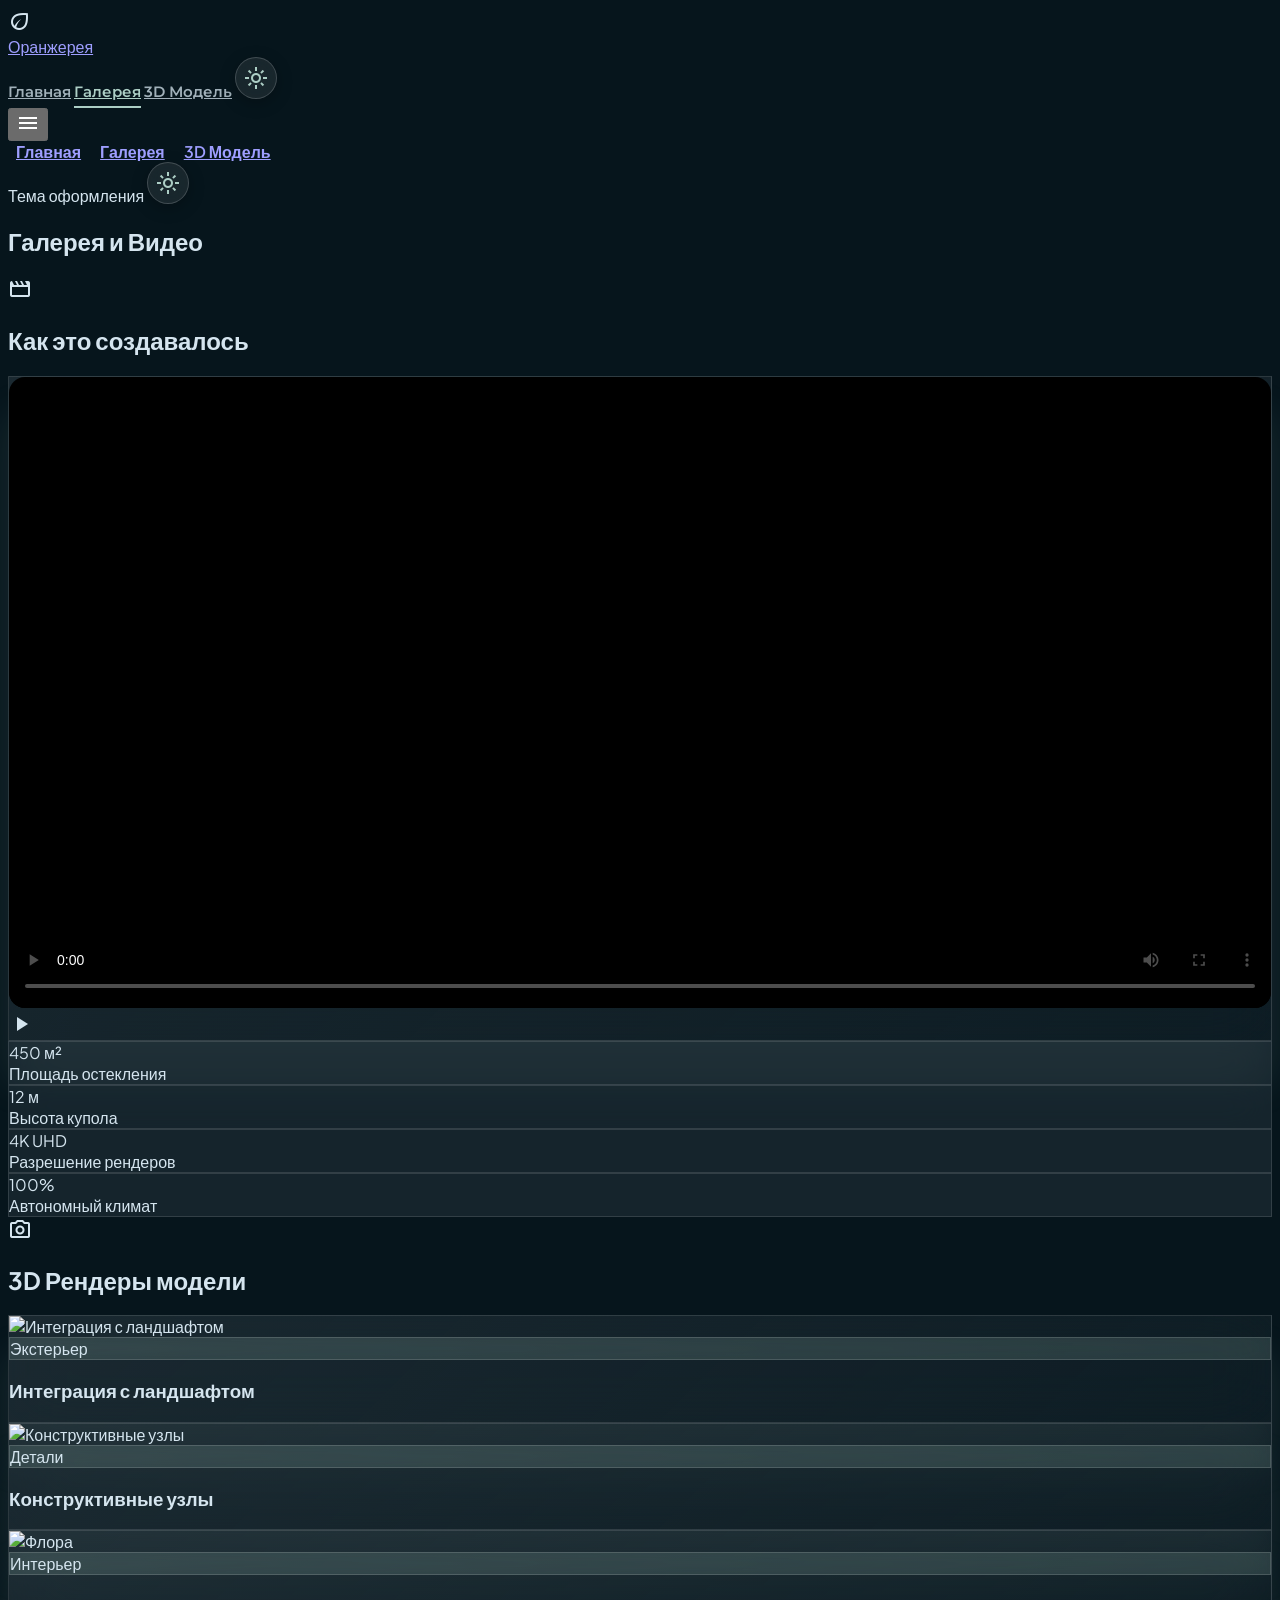
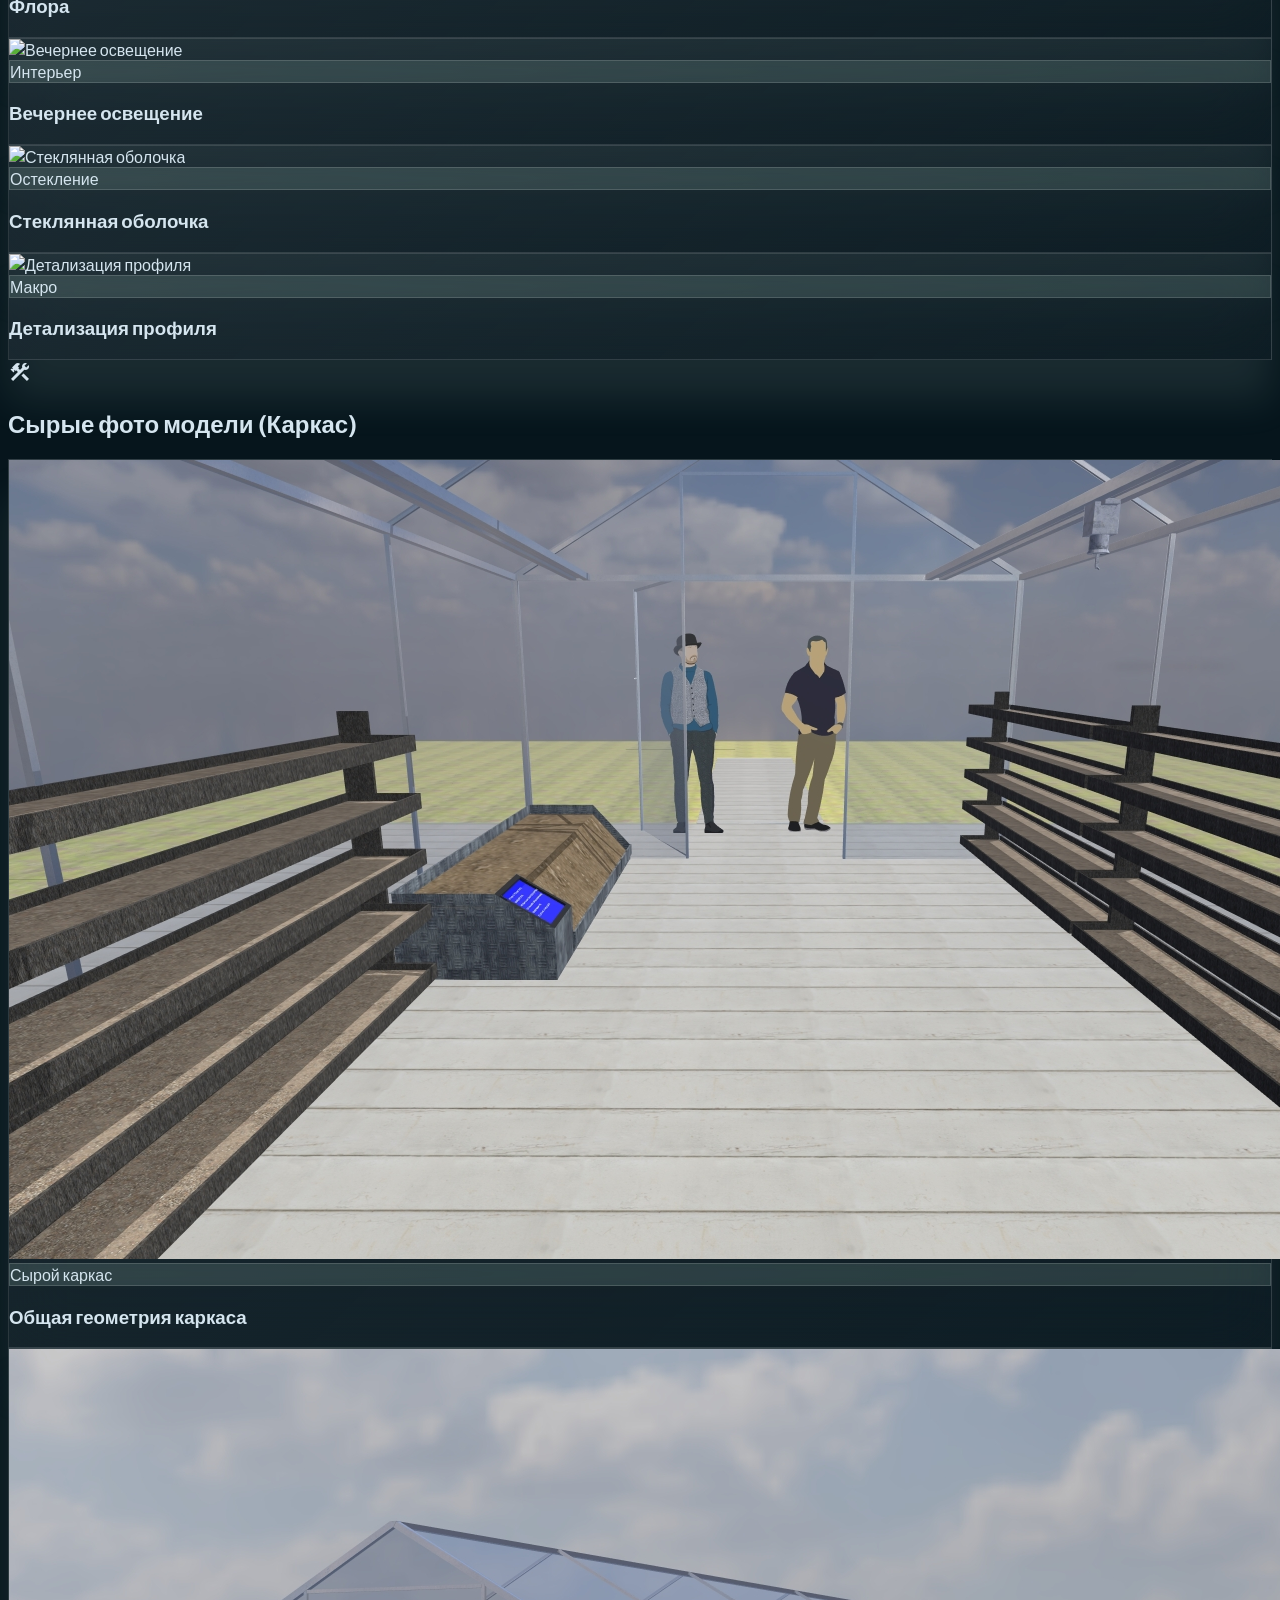
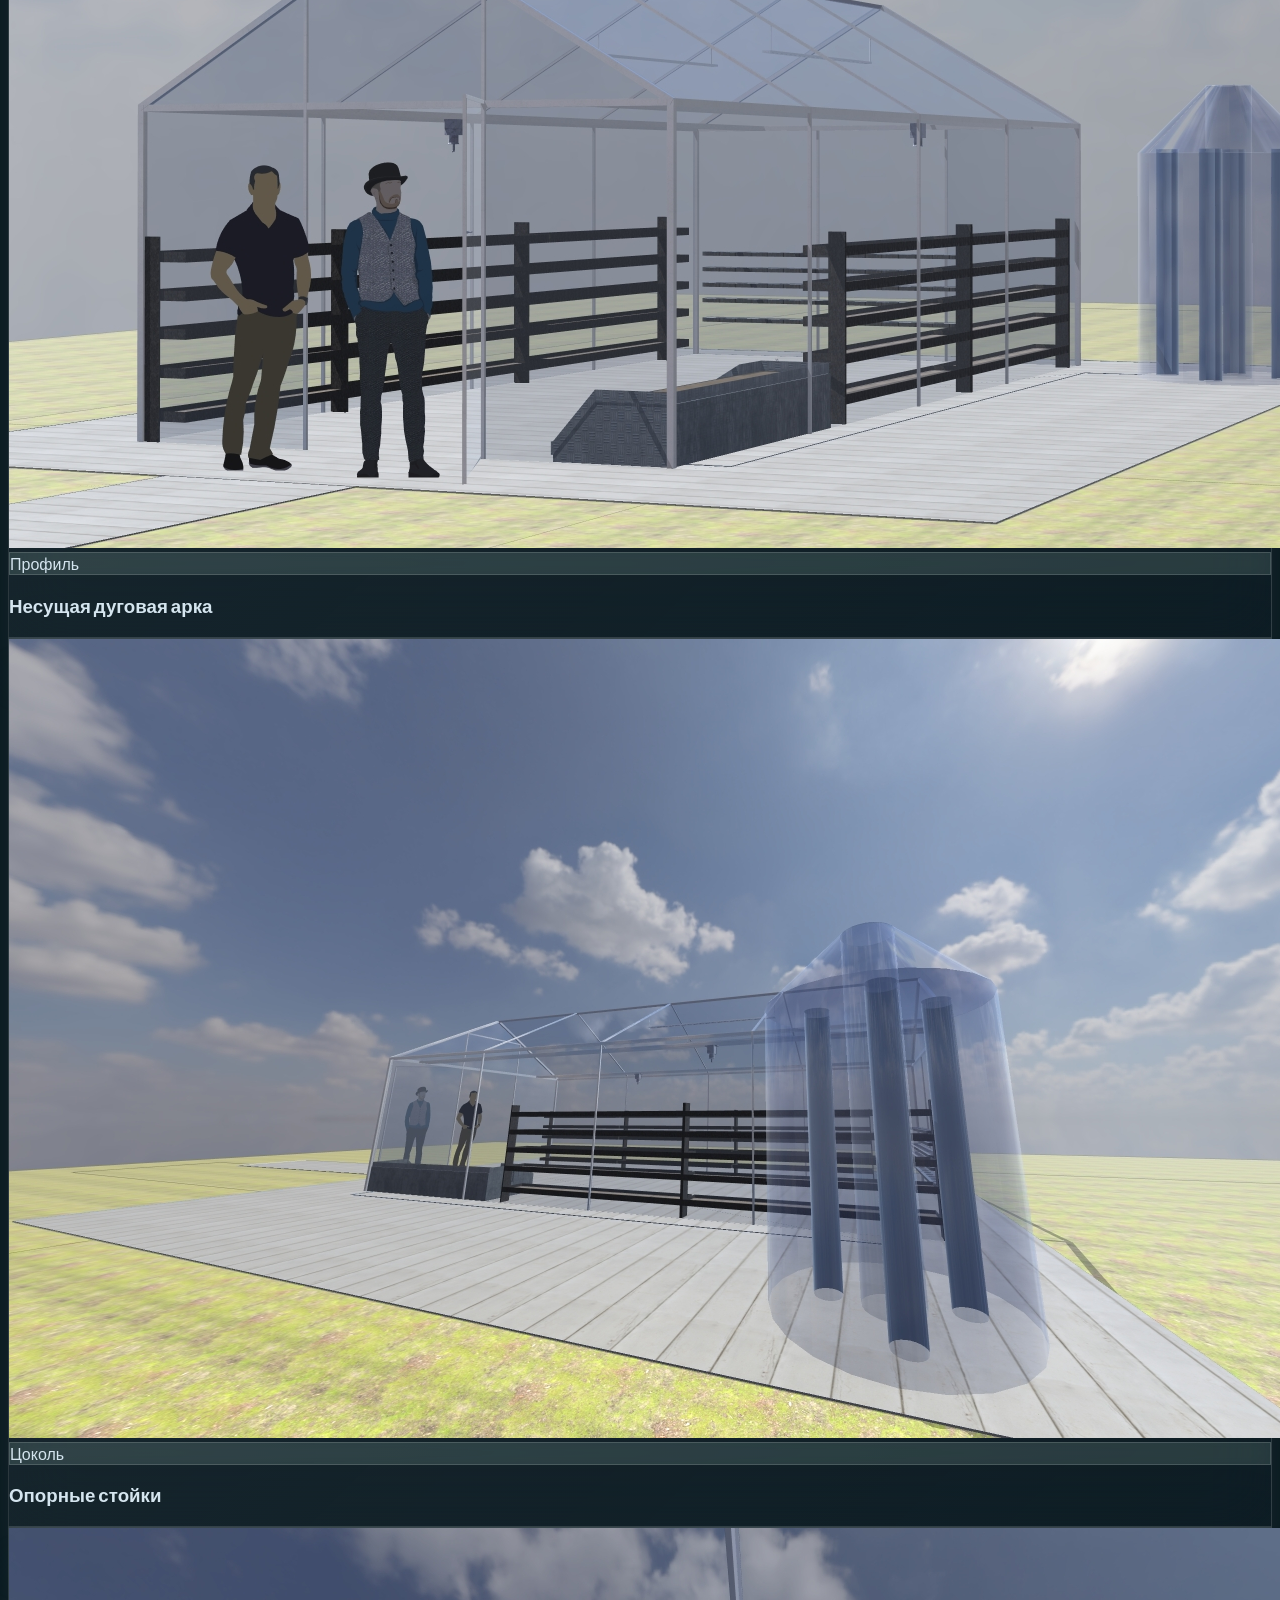
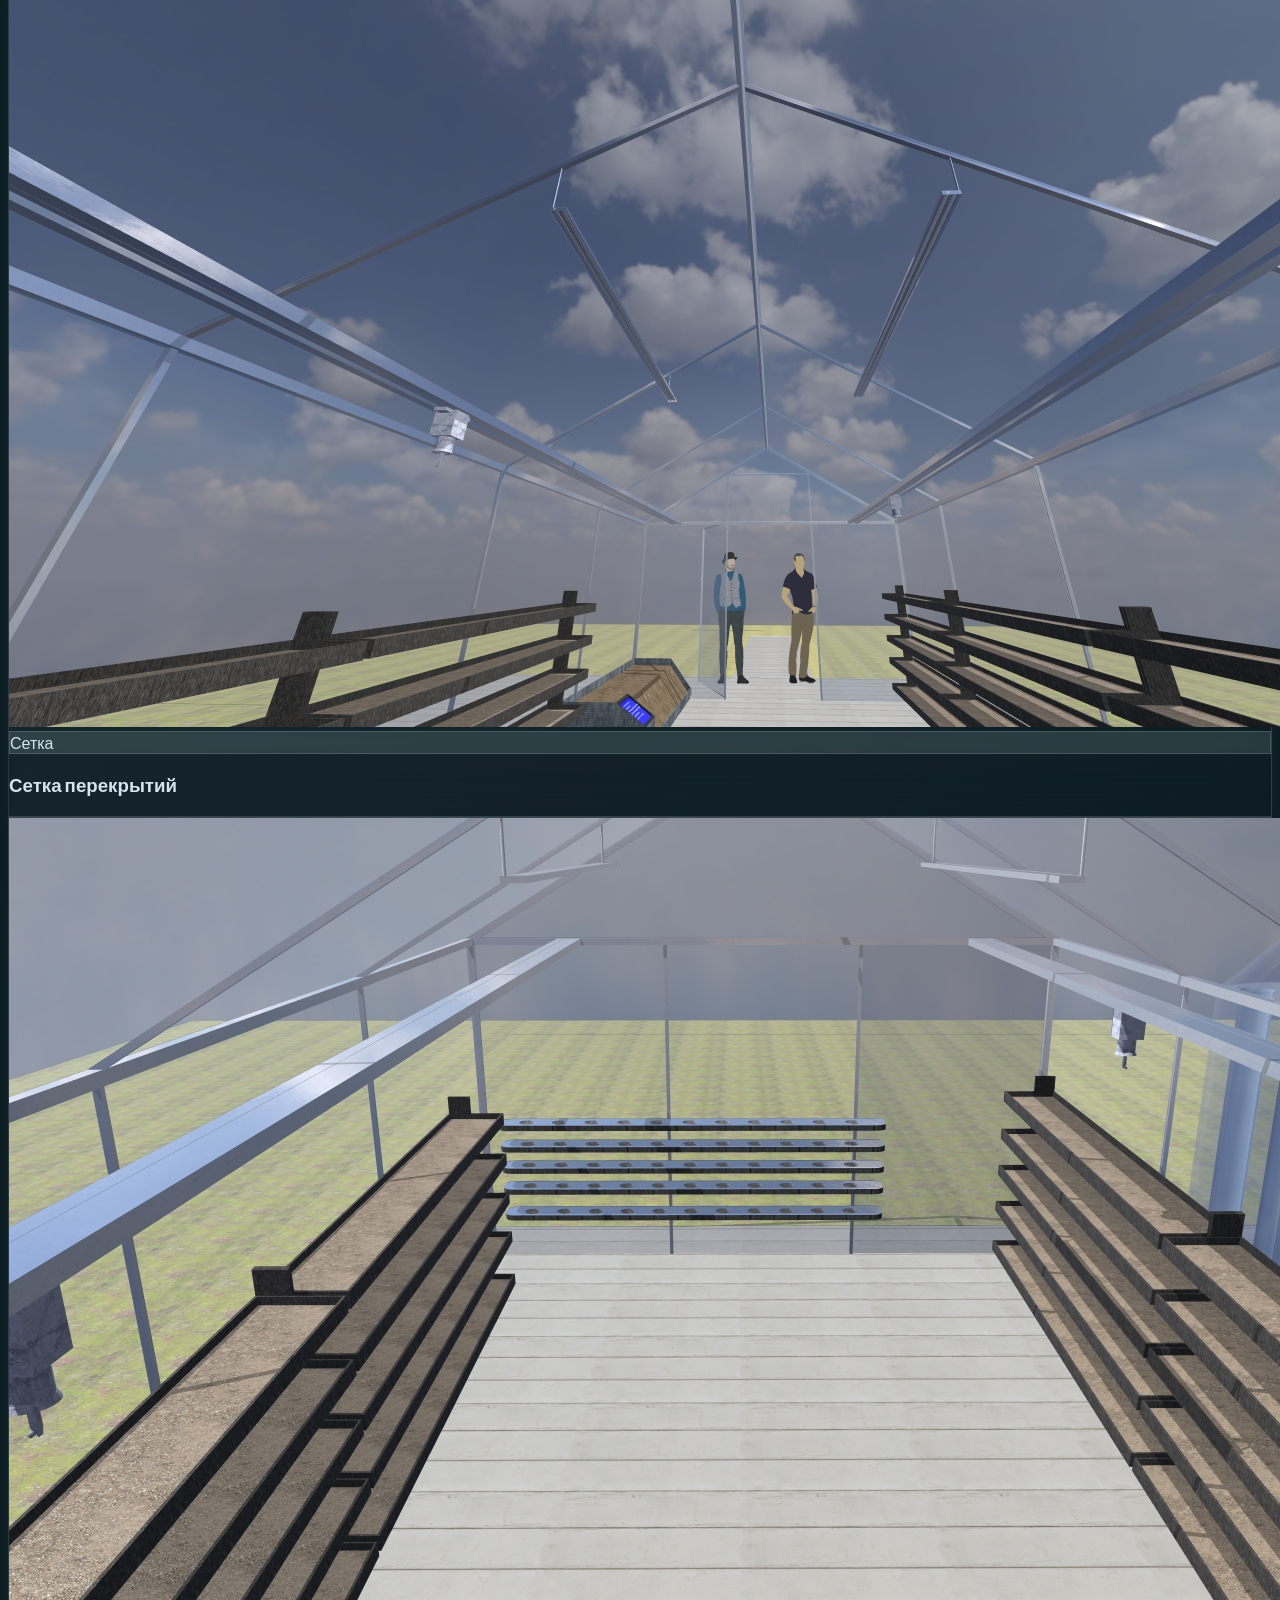
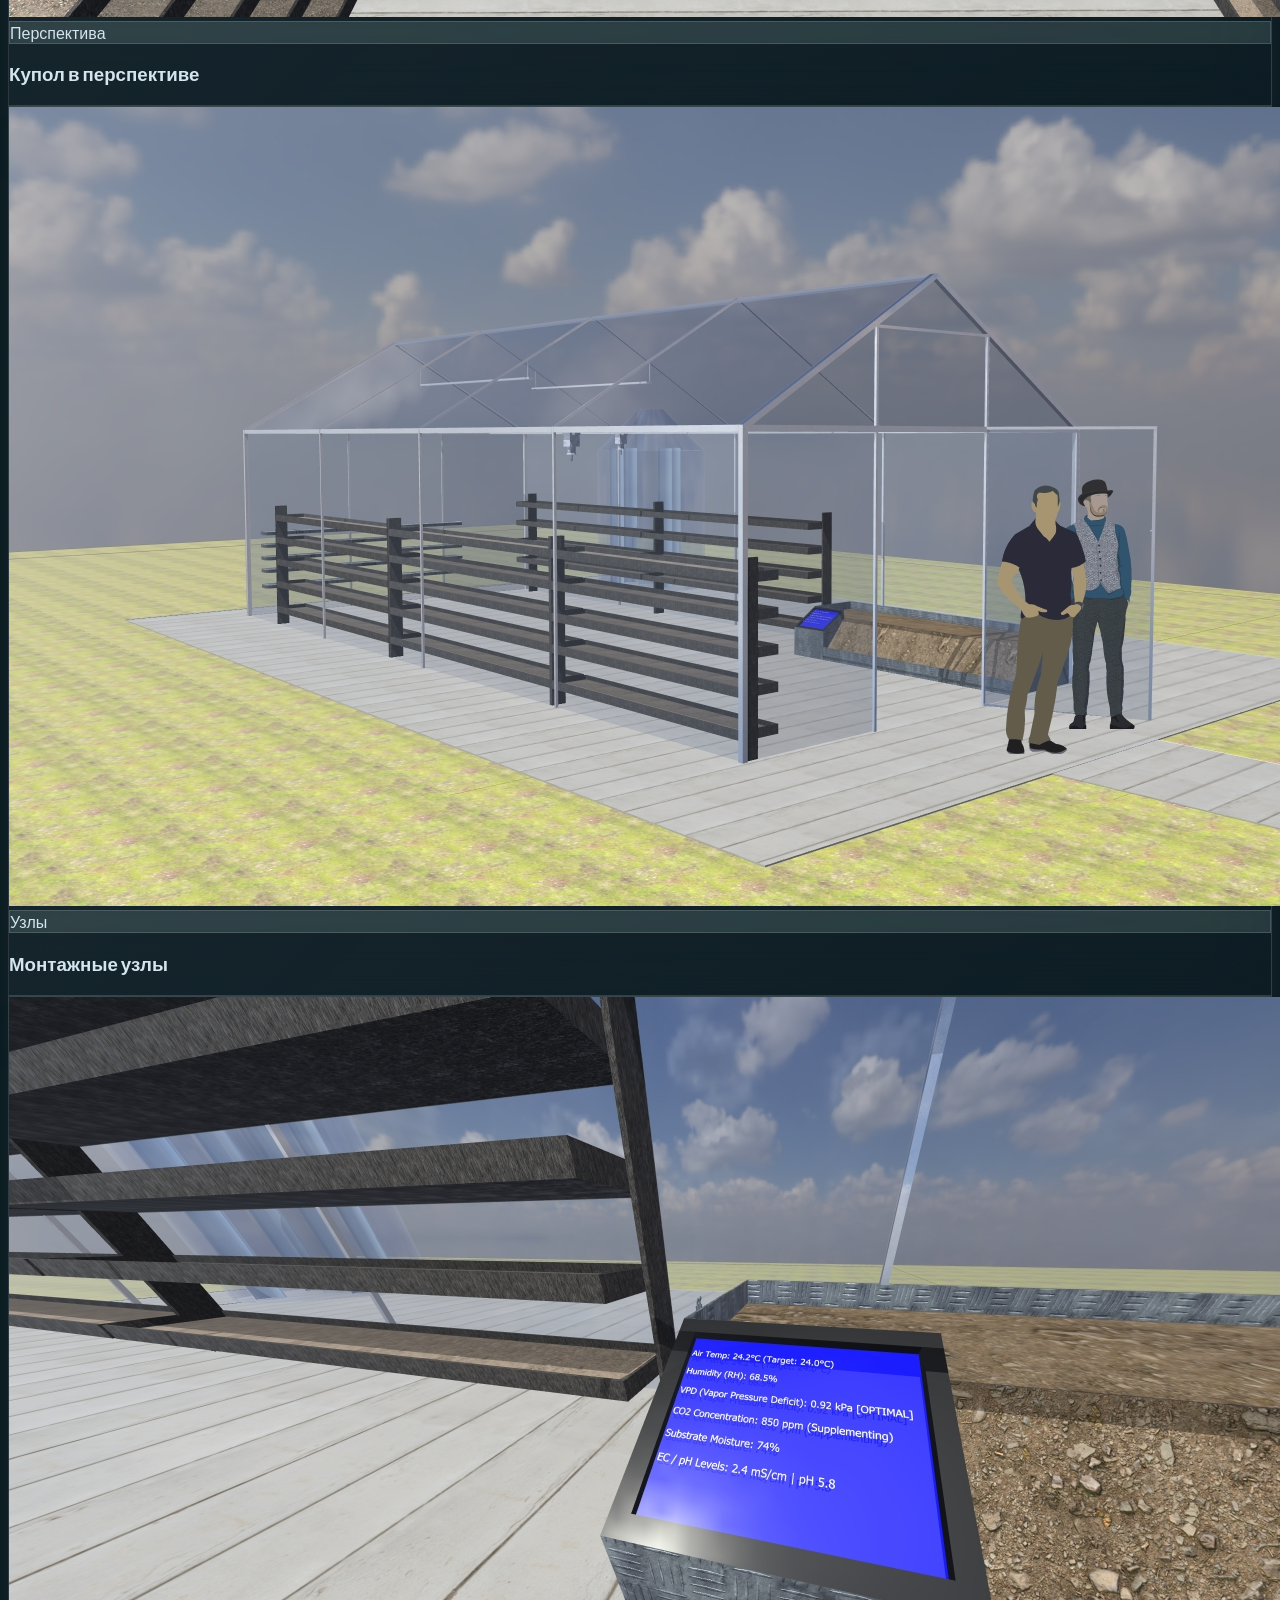
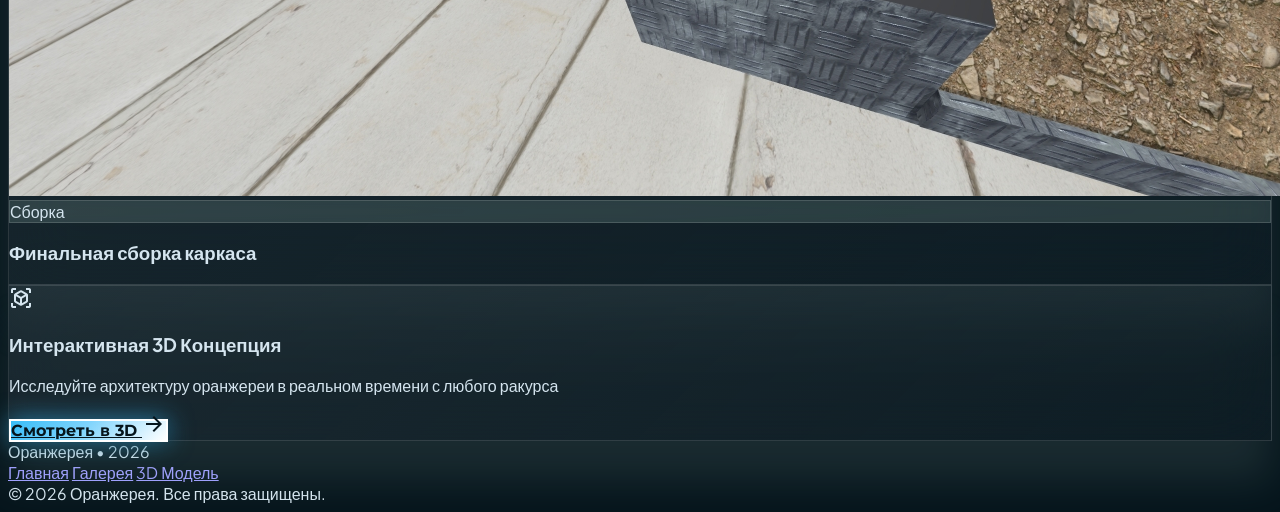
==== gallery.html @ 91a9b758 "feat: initial commit - student project" ====
<!DOCTYPE html>
<html class="dark" lang="ru">
<head>
  <meta charset="utf-8"/>
  <meta content="width=device-width, initial-scale=1.0" name="viewport"/>
  <title>Оранжерея - Галерея и Видео</title>
  
  <!-- Tailwind CSS -->
  <script src="https://cdn.tailwindcss.com?plugins=forms,container-queries"></script>
  
  <!-- Google Fonts -->
  <link rel="preconnect" href="https://fonts.googleapis.com">
  <link rel="preconnect" href="https://fonts.gstatic.com" crossorigin>
  <link href="https://fonts.googleapis.com/css2?family=Montserrat:wght@400;500;600;700;800&family=Plus+Jakarta+Sans:wght@400;500;600;700&display=swap" rel="stylesheet">
  <link href="https://fonts.googleapis.com/css2?family=Material+Symbols+Outlined:wght,FILL@100..700,0..1&display=swap" rel="stylesheet">
  
  <!-- Custom Stylesheet -->
  <link rel="stylesheet" href="style.css">

  <script id="tailwind-config">
    tailwind.config = {
      darkMode: "class",
      theme: {
        extend: {
          colors: {
            "surface": "#06151c",
            "surface-dim": "#06151c",
            "surface-bright": "#2c3b43",
            "surface-container-lowest": "#021017",
            "surface-container-low": "#0e1d25",
            "surface-container": "#122129",
            "surface-container-high": "#1d2c34",
            "surface-container-highest": "#28373f",
            "primary": "#accec5",
            "primary-container": "#84a59d",
            "on-primary-container": "#1b3b35",
            "primary-fixed": "#c7eae1",
            "secondary": "#c1c9bc",
            "tertiary": "#a6cfc3",
            "tertiary-container": "#7ea69b",
            "on-surface": "#d5e5ef",
            "on-surface-variant": "#c1c8c5",
            "outline": "#8b9290",
            "outline-variant": "#414846",
            "background": "#06151c"
          },
          borderRadius: {
            "DEFAULT": "1rem",
            "lg": "2rem",
            "xl": "3rem",
            "full": "9999px"
          },
          fontFamily: {
            "Montserrat": ["Montserrat", "sans-serif"],
            "Plus Jakarta Sans": ["Plus Jakarta Sans", "sans-serif"]
          }
        }
      }
    }
  </script>
</head>
<body class="bg-surface text-on-surface antialiased min-h-screen flex flex-col font-['Plus_Jakarta_Sans'] selection:bg-primary-container selection:text-on-primary-container">

  <!-- TopNavBar -->
  <header class="fixed top-0 w-full z-50 bg-[#06151c]/60 backdrop-blur-[32px] border-b border-white/10 shadow-[0_40px_40px_rgba(172,206,197,0.15)]">
    <div class="flex justify-between items-center px-6 md:px-16 py-4 max-w-7xl mx-auto">
      
      <!-- Brand Logo + Secret Leaf Trigger -->
      <div class="flex items-center gap-3">
        <div class="leaf-icon-btn w-10 h-10 rounded-full bg-primary/20 border border-primary/40 flex items-center justify-center hover:scale-110 transition-all duration-300 cursor-pointer hover:bg-primary/30 hover:border-primary shadow-[0_0_12px_rgba(172,206,197,0.3)]">
          <span class="material-symbols-outlined text-primary text-2xl select-none">eco</span>
        </div>
        <a href="index.html" class="brand-glow font-['Montserrat'] font-bold text-2xl md:text-3xl text-primary tracking-tight">
          Оранжерея
        </a>
      </div>

      <!-- Desktop Navigation -->
      <nav class="hidden md:flex items-center gap-8">
        <a class="font-['Montserrat'] font-medium text-on-surface-variant/80 hover:text-primary transition-colors duration-300" href="index.html">
          Главная
        </a>
        <a class="font-['Montserrat'] font-semibold text-primary border-b-2 border-primary pb-1 transition-colors duration-300" href="gallery.html">
          Галерея
        </a>
        <a class="font-['Montserrat'] font-medium text-on-surface-variant/80 hover:text-primary transition-colors duration-300" href="model.html">
          3D Модель
        </a>
        <button class="theme-toggle-btn ml-2" type="button" aria-label="Переключить тему" title="Переключить тему">
          <span class="material-symbols-outlined theme-icon-dark text-xl">light_mode</span>
          <span class="material-symbols-outlined theme-icon-light text-xl">dark_mode</span>
        </button>
      </nav>

      <!-- Mobile Menu Button -->
      <button id="mobile-menu-btn" class="md:hidden text-primary p-2 focus:outline-none" aria-label="Открыть меню">
        <span class="material-symbols-outlined text-3xl">menu</span>
      </button>
    </div>

    <!-- Mobile Dropdown -->
    <div id="mobile-menu" class="hidden md:hidden bg-[#0e1d25]/95 backdrop-blur-2xl border-b border-white/10 px-6 py-6 flex flex-col space-y-4">
      <a class="font-['Montserrat'] font-medium text-on-surface-variant hover:text-primary text-lg" href="index.html">Главная</a>
      <a class="font-['Montserrat'] font-semibold text-primary text-lg" href="gallery.html">Галерея</a>
      <a class="font-['Montserrat'] font-medium text-on-surface-variant hover:text-primary text-lg" href="model.html">3D Модель</a>
      <div class="mobile-theme-row pt-4 mt-2 border-t border-white/10 flex items-center justify-between">
        <span class="text-sm font-['Montserrat'] font-medium text-on-surface-variant">Тема оформления</span>
        <button class="theme-toggle-btn" type="button" aria-label="Переключить тему">
          <span class="material-symbols-outlined theme-icon-dark text-xl">light_mode</span>
          <span class="material-symbols-outlined theme-icon-light text-xl">dark_mode</span>
        </button>
      </div>
    </div>
  </header>

  <!-- Main Content -->
  <main class="flex-grow pt-24 pb-4 px-4 sm:px-6 md:px-16 max-w-7xl mx-auto w-full">

    <!-- Header Section -->
    <section class="mb-8 text-center mt-2 fade-in-up">
      <h1 class="font-['Montserrat'] font-bold text-3xl sm:text-5xl md:text-6xl text-primary">
        Галерея и Видео
      </h1>
    </section>

    <!-- Video Section (Top Position) -->
    <section class="mb-20 fade-in-up" id="video-section">
      <div class="flex items-center justify-between mb-6">
        <div class="flex items-center gap-2.5">
          <span class="material-symbols-outlined text-primary text-xl">movie</span>
          <h2 class="font-['Montserrat'] font-bold text-2xl sm:text-3xl text-on-surface">
            Как это создавалось
          </h2>
        </div>
      </div>

      <!-- Video Player Glass Container -->
      <div class="glass-card rounded-2xl sm:rounded-3xl p-2 sm:p-5 md:p-6 relative w-full aspect-video flex items-center justify-center overflow-hidden shadow-2xl group bg-black/40">
        
        <!-- Video Element -->
        <video 
          id="project-video"
          class="w-full h-full object-contain rounded-xl sm:rounded-2xl cursor-pointer bg-black/70"
          src="%D0%BA%D1%80%D1%83%D1%82%D0%BE%D0%B5%20%D0%B2%D0%B8%D0%B4%D0%B5%D0%BE/%D0%A2%D0%95%D0%9F%D0%9B%D0%98%D0%A6%D0%90%20(1).mp4"
          poster="%D0%BE%D1%82%D1%80%D0%B5%D0%BD%D0%B4%D0%B5%D1%80%D0%B5%D0%BD%D1%8B%D0%B5%20%D1%84%D0%BE%D1%82%D0%BE%20%D0%BC%D0%BE%D0%B4%D0%B5%D0%BB%D0%B8/Side_profile_view_of_subject_202608141647.jpeg"
          preload="metadata"
          playsinline
          webkit-playsinline="true"
          x5-playsinline="true"
          controls
        >
          <source src="%D0%BA%D1%80%D1%83%D1%82%D0%BE%D0%B5%20%D0%B2%D0%B8%D0%B4%D0%B5%D0%BE/%D0%A2%D0%95%D0%9F%D0%9B%D0%98%D0%A6%D0%90%20(1).mp4" type="video/mp4">
          <source src="%D0%BA%D1%80%D1%83%D1%82%D0%BE%D0%B5%20%D0%B2%D0%B8%D0%B4%D0%B5%D0%BE/%D0%A2%D0%95%D0%9F%D0%9B%D0%98%D0%A6%D0%90%20%281%29.mp4" type="video/mp4">
          <source src="крутое видео/ТЕПЛИЦА (1).mp4" type="video/mp4">
          Ваш браузер не поддерживает воспроизведение HTML5 видео.
        </video>

        <!-- Custom Play / Pause Center Button -->
        <div id="video-play-btn" class="absolute z-20 w-24 sm:w-28 h-24 sm:h-28 rounded-full bg-[#84a59d]/85 backdrop-blur-md flex items-center justify-center shadow-2xl group-hover:scale-110 group-hover:bg-[#accec5] transition-all duration-300 cursor-pointer pointer-events-auto select-none touch-manipulation" title="Воспроизведение / Пауза">
          <span id="video-play-icon" class="material-symbols-outlined text-[#163630] text-4xl sm:text-5xl select-none pointer-events-none" style="font-variation-settings: 'FILL' 1;">play_arrow</span>
        </div>

        <!-- Progress Bar Dynamic Bar (pointer-events-none) -->
        <div class="absolute bottom-0 left-0 w-full h-1.5 bg-[#28373f]/60 z-10 pointer-events-none opacity-0 transition-opacity">
          <div id="video-progress" class="h-full bg-primary w-0 transition-all pointer-events-none"></div>
        </div>

      </div>

      <!-- Video Metrics Below -->
      <div class="grid grid-cols-2 sm:grid-cols-4 gap-4 mt-6">
        <div class="glass-pane p-4 rounded-2xl text-center">
          <div class="text-primary font-['Montserrat'] font-bold text-xl mb-1">450 м²</div>
          <div class="text-xs text-on-surface-variant">Площадь остекления</div>
        </div>
        <div class="glass-pane p-4 rounded-2xl text-center">
          <div class="text-primary font-['Montserrat'] font-bold text-xl mb-1">12 м</div>
          <div class="text-xs text-on-surface-variant">Высота купола</div>
        </div>
        <div class="glass-pane p-4 rounded-2xl text-center">
          <div class="text-primary font-['Montserrat'] font-bold text-xl mb-1">4K UHD</div>
          <div class="text-xs text-on-surface-variant">Разрешение рендеров</div>
        </div>
        <div class="glass-pane p-4 rounded-2xl text-center">
          <div class="text-primary font-['Montserrat'] font-bold text-xl mb-1">100%</div>
          <div class="text-xs text-on-surface-variant">Автономный климат</div>
        </div>
      </div>
    </section>

    <!-- Gallery Bento Grid (3D Renders) -->
    <section class="mb-16 fade-in-up">
      <div class="flex items-center gap-2.5 mb-6">
        <span class="material-symbols-outlined text-primary text-xl">photo_camera</span>
        <h2 class="font-['Montserrat'] font-bold text-2xl sm:text-3xl text-on-surface">
          3D Рендеры модели
        </h2>
      </div>

      <div class="grid grid-cols-1 md:grid-cols-12 gap-6 auto-rows-[280px]">
        
        <!-- Large Feature Image (Spans 8 cols, 2 rows) -->
        <div class="gallery-item md:col-span-8 md:row-span-2 glass-card rounded-3xl overflow-hidden relative group cursor-pointer"
             data-img="отрендереные фото модели/Aerial_view_of_scene_202608141646.jpeg"
             data-title="Интеграция с ландшафтом"
             data-desc="Панорамный вид оранжереи в природном ландшафте. Светопрозрачные конструкции и бионический купол.">
          <img 
            src="отрендереные фото модели/Aerial_view_of_scene_202608141646.jpeg" 
            alt="Интеграция с ландшафтом" 
            class="absolute inset-0 w-full h-full object-cover transition-transform duration-700 group-hover:scale-105"
          />
          <div class="absolute inset-0 bg-gradient-to-t from-[#06151c]/90 via-[#06151c]/25 to-transparent"></div>
          <div class="absolute bottom-0 left-0 p-6 sm:p-8">
            <div class="chip inline-block px-4 py-1 rounded-full text-white text-xs font-semibold mb-3 backdrop-blur-md">
              Экстерьер
            </div>
            <h3 class="font-['Montserrat'] font-bold text-2xl sm:text-3xl text-white tracking-tight">
              Интеграция с ландшафтом
            </h3>
          </div>
        </div>

        <!-- Tall Right Image (Spans 4 cols, 2 rows) -->
        <div class="gallery-item md:col-span-4 md:row-span-2 glass-card rounded-3xl overflow-hidden relative group cursor-pointer"
             data-img="отрендереные фото модели/Camera_panning_down_revealing_de…_202608141647.jpeg"
             data-title="Конструктивные узлы"
             data-desc="Высокоточные алюминиевые профили и стыки остекления.">
          <img 
            src="отрендереные фото модели/Camera_panning_down_revealing_de…_202608141647.jpeg" 
            alt="Конструктивные узлы" 
            class="absolute inset-0 w-full h-full object-cover transition-transform duration-700 group-hover:scale-105"
          />
          <div class="absolute inset-0 bg-gradient-to-t from-[#06151c]/90 via-[#06151c]/25 to-transparent"></div>
          <div class="absolute bottom-0 left-0 p-6 sm:p-8">
            <div class="chip inline-block px-4 py-1 rounded-full text-white text-xs font-semibold mb-3 backdrop-blur-md">
              Детали
            </div>
            <h3 class="font-['Montserrat'] font-bold text-xl sm:text-2xl text-white tracking-tight">
              Конструктивные узлы
            </h3>
          </div>
        </div>

        <!-- Small Square / 4 cols -->
        <div class="gallery-item md:col-span-4 glass-card rounded-3xl overflow-hidden relative group cursor-pointer"
             data-img="отрендереные фото модели/Camera_panning_left_202608141647.jpeg"
             data-title="Флора"
             data-desc="Внутренняя флора оранжереи, естественное освещение и микроклимат.">
          <img 
            src="отрендереные фото модели/Camera_panning_left_202608141647.jpeg" 
            alt="Флора" 
            class="absolute inset-0 w-full h-full object-cover transition-transform duration-700 group-hover:scale-105"
          />
          <div class="absolute inset-0 bg-gradient-to-t from-[#06151c]/80 via-transparent to-transparent"></div>
          <div class="absolute bottom-0 left-0 p-6">
            <div class="chip inline-block px-3 py-1 rounded-full text-white text-xs font-semibold mb-2 backdrop-blur-md">
              Интерьер
            </div>
            <h3 class="font-['Montserrat'] font-semibold text-lg text-white">
              Флора
            </h3>
          </div>
        </div>

        <!-- Medium Wide / 8 cols -->
        <div class="gallery-item md:col-span-8 glass-card rounded-3xl overflow-hidden relative group cursor-pointer"
             data-img="отрендереные фото модели/Side_profile_view_of_subject_202608141647.jpeg"
             data-title="Вечернее освещение"
             data-desc="Оранжерея в вечерних лучах заката. Энергоэффективное остекление и подсветка.">
          <img 
            src="отрендереные фото модели/Side_profile_view_of_subject_202608141647.jpeg" 
            alt="Вечернее освещение" 
            class="absolute inset-0 w-full h-full object-cover transition-transform duration-700 group-hover:scale-105"
          />
          <div class="absolute inset-0 bg-gradient-to-t from-[#06151c]/85 via-transparent to-transparent"></div>
          <div class="absolute bottom-0 left-0 p-6">
            <div class="chip inline-block px-3 py-1 rounded-full text-white text-xs font-semibold mb-2 backdrop-blur-md">
              Интерьер
            </div>
            <h3 class="font-['Montserrat'] font-semibold text-xl text-white">
              Вечернее освещение
            </h3>
          </div>
        </div>

        <!-- Extra Detail Cards from Project Assets -->
        <div class="gallery-item md:col-span-6 glass-card rounded-3xl overflow-hidden relative group cursor-pointer"
             data-img="отрендереные фото модели/Camera_pans_left_revealing_details_202608141649.jpeg"
             data-title="Стеклянная оболочка"
             data-desc="Двухкамерные термоизолированные энергосберегающие панели купола.">
          <img 
            src="отрендереные фото модели/Camera_pans_left_revealing_details_202608141649.jpeg" 
            alt="Стеклянная оболочка" 
            class="absolute inset-0 w-full h-full object-cover transition-transform duration-700 group-hover:scale-105"
          />
          <div class="absolute inset-0 bg-gradient-to-t from-[#06151c]/80 via-transparent to-transparent"></div>
          <div class="absolute bottom-0 left-0 p-6">
            <div class="chip inline-block px-3 py-1 rounded-full text-white text-xs font-semibold mb-2 backdrop-blur-md">
              Остекление
            </div>
            <h3 class="font-['Montserrat'] font-semibold text-lg text-white">
              Стеклянная оболочка
            </h3>
          </div>
        </div>

        <div class="gallery-item md:col-span-6 glass-card rounded-3xl overflow-hidden relative group cursor-pointer"
             data-img="отрендереные фото модели/Macro_camera_angle_of_scene_202608141647.jpeg"
             data-title="Детализация профиля"
             data-desc="Прецизионные стыки анодированного алюминиевого каркаса.">
          <img 
            src="отрендереные фото модели/Macro_camera_angle_of_scene_202608141647.jpeg" 
            alt="Детализация профиля" 
            class="absolute inset-0 w-full h-full object-cover transition-transform duration-700 group-hover:scale-105"
          />
          <div class="absolute inset-0 bg-gradient-to-t from-[#06151c]/80 via-transparent to-transparent"></div>
          <div class="absolute bottom-0 left-0 p-6">
            <div class="chip inline-block px-3 py-1 rounded-full text-white text-xs font-semibold mb-2 backdrop-blur-md">
              Макро
            </div>
            <h3 class="font-['Montserrat'] font-semibold text-lg text-white">
              Детализация профиля
            </h3>
          </div>
        </div>

      </div>
    </section>

    <!-- Raw Photos Section (Сырые фото модели) -->
    <section class="mb-14 fade-in-up" id="raw-photos-section">
      <div class="flex items-center gap-2.5 mb-6">
        <span class="material-symbols-outlined text-primary text-xl">construction</span>
        <h2 class="font-['Montserrat'] font-bold text-2xl sm:text-3xl text-on-surface">
          Сырые фото модели (Каркас)
        </h2>
      </div>

      <div class="grid grid-cols-1 md:grid-cols-12 gap-6 auto-rows-[280px]">
        
        <!-- Raw Photo 1: каркас.jpg (Large 8 cols, 2 rows) -->
        <div class="gallery-item md:col-span-8 md:row-span-2 glass-card rounded-3xl overflow-hidden relative group cursor-pointer"
             data-img="сырые фото модели/каркас.jpg"
             data-title="Сырой каркас — Общая геометрия"
             data-desc="Базовый каркас оранжереи: пространственные дуговые арки и продольные связи.">
          <img 
            src="сырые фото модели/каркас.jpg" 
            alt="Сырой каркас — Общая геометрия" 
            class="absolute inset-0 w-full h-full object-cover transition-transform duration-700 group-hover:scale-105"
          />
          <div class="absolute inset-0 bg-gradient-to-t from-[#06151c]/90 via-[#06151c]/25 to-transparent"></div>
          <div class="absolute bottom-0 left-0 p-6 sm:p-8">
            <div class="chip inline-block px-4 py-1 rounded-full text-white text-xs font-semibold mb-3 backdrop-blur-md">
              Сырой каркас
            </div>
            <h3 class="font-['Montserrat'] font-bold text-2xl sm:text-3xl text-white tracking-tight">
              Общая геометрия каркаса
            </h3>
          </div>
        </div>

        <!-- Raw Photo 2: каркас 1.jpg (4 cols, 2 rows) -->
        <div class="gallery-item md:col-span-4 md:row-span-2 glass-card rounded-3xl overflow-hidden relative group cursor-pointer"
             data-img="сырые фото модели/каркас 1.jpg"
             data-title="Несущая дуговая арка"
             data-desc="Опорный профиль с переменным радиусом кривизны для оптимального распределения ветровой нагрузки.">
          <img 
            src="сырые фото модели/каркас 1.jpg" 
            alt="Несущая дуговая арка" 
            class="absolute inset-0 w-full h-full object-cover transition-transform duration-700 group-hover:scale-105"
          />
          <div class="absolute inset-0 bg-gradient-to-t from-[#06151c]/90 via-[#06151c]/25 to-transparent"></div>
          <div class="absolute bottom-0 left-0 p-6 sm:p-8">
            <div class="chip inline-block px-4 py-1 rounded-full text-white text-xs font-semibold mb-3 backdrop-blur-md">
              Профиль
            </div>
            <h3 class="font-['Montserrat'] font-bold text-xl sm:text-2xl text-white tracking-tight">
              Несущая дуговая арка
            </h3>
          </div>
        </div>

        <!-- Raw Photo 3: каркас 3.jpg (4 cols) -->
        <div class="gallery-item md:col-span-4 glass-card rounded-3xl overflow-hidden relative group cursor-pointer"
             data-img="сырые фото модели/каркас 3.jpg"
             data-title="Опорные цокольные стойки"
             data-desc="Нижний ярус фиксации стоек к монолитному фундаменту.">
          <img 
            src="сырые фото модели/каркас 3.jpg" 
            alt="Опорные цокольные стойки" 
            class="absolute inset-0 w-full h-full object-cover transition-transform duration-700 group-hover:scale-105"
          />
          <div class="absolute inset-0 bg-gradient-to-t from-[#06151c]/80 via-transparent to-transparent"></div>
          <div class="absolute bottom-0 left-0 p-6">
            <div class="chip inline-block px-3 py-1 rounded-full text-white text-xs font-semibold mb-2 backdrop-blur-md">
              Цоколь
            </div>
            <h3 class="font-['Montserrat'] font-semibold text-lg text-white">
              Опорные стойки
            </h3>
          </div>
        </div>

        <!-- Raw Photo 4: каркас 4.jpg (4 cols) -->
        <div class="gallery-item md:col-span-4 glass-card rounded-3xl overflow-hidden relative group cursor-pointer"
             data-img="сырые фото модели/каркас 4.jpg"
             data-title="Сетка перекрытий"
             data-desc="Моделирование ячеек остекления с учетом стандартов светопрозрачных конструкций.">
          <img 
            src="сырые фото модели/каркас 4.jpg" 
            alt="Сетка перекрытий" 
            class="absolute inset-0 w-full h-full object-cover transition-transform duration-700 group-hover:scale-105"
          />
          <div class="absolute inset-0 bg-gradient-to-t from-[#06151c]/80 via-transparent to-transparent"></div>
          <div class="absolute bottom-0 left-0 p-6">
            <div class="chip inline-block px-3 py-1 rounded-full text-white text-xs font-semibold mb-2 backdrop-blur-md">
              Сетка
            </div>
            <h3 class="font-['Montserrat'] font-semibold text-lg text-white">
              Сетка перекрытий
            </h3>
          </div>
        </div>

        <!-- Raw Photo 5: каркас 5.jpg (4 cols) -->
        <div class="gallery-item md:col-span-4 glass-card rounded-3xl overflow-hidden relative group cursor-pointer"
             data-img="сырые фото модели/каркас 5.jpg"
             data-title="Каркас купола в перспективе"
             data-desc="Вид изнутри проектируемой теплицы: радиальные лучи и высота свода.">
          <img 
            src="сырые фото модели/каркас 5.jpg" 
            alt="Каркас купола в перспективе" 
            class="absolute inset-0 w-full h-full object-cover transition-transform duration-700 group-hover:scale-105"
          />
          <div class="absolute inset-0 bg-gradient-to-t from-[#06151c]/80 via-transparent to-transparent"></div>
          <div class="absolute bottom-0 left-0 p-6">
            <div class="chip inline-block px-3 py-1 rounded-full text-white text-xs font-semibold mb-2 backdrop-blur-md">
              Перспектива
            </div>
            <h3 class="font-['Montserrat'] font-semibold text-lg text-white">
              Купол в перспективе
            </h3>
          </div>
        </div>

        <!-- Raw Photo 6: каркас 6.jpg (6 cols) -->
        <div class="gallery-item md:col-span-6 glass-card rounded-3xl overflow-hidden relative group cursor-pointer"
             data-img="сырые фото модели/каркас 6.jpg"
             data-title="Монтажные узлы и сопряжения"
             data-desc="Узлы примыкания ребер к продольным балкам и коньковому прогону.">
          <img 
            src="сырые фото модели/каркас 6.jpg" 
            alt="Монтажные узлы и сопряжения" 
            class="absolute inset-0 w-full h-full object-cover transition-transform duration-700 group-hover:scale-105"
          />
          <div class="absolute inset-0 bg-gradient-to-t from-[#06151c]/80 via-transparent to-transparent"></div>
          <div class="absolute bottom-0 left-0 p-6">
            <div class="chip inline-block px-3 py-1 rounded-full text-white text-xs font-semibold mb-2 backdrop-blur-md">
              Узлы
            </div>
            <h3 class="font-['Montserrat'] font-semibold text-lg text-white">
              Монтажные узлы
            </h3>
          </div>
        </div>

        <!-- Raw Photo 7: каркас 7.jpg (6 cols) -->
        <div class="gallery-item md:col-span-6 glass-card rounded-3xl overflow-hidden relative group cursor-pointer"
             data-img="сырые фото модели/каркас 7.jpg"
             data-title="Финальная сборка каркаса"
             data-desc="Полностью собранный полигональный каркас модели, готовый к наложению стекла.">
          <img 
            src="сырые фото модели/каркас 7.jpg" 
            alt="Финальная сборка каркаса" 
            class="absolute inset-0 w-full h-full object-cover transition-transform duration-700 group-hover:scale-105"
          />
          <div class="absolute inset-0 bg-gradient-to-t from-[#06151c]/80 via-transparent to-transparent"></div>
          <div class="absolute bottom-0 left-0 p-6">
            <div class="chip inline-block px-3 py-1 rounded-full text-white text-xs font-semibold mb-2 backdrop-blur-md">
              Сборка
            </div>
            <h3 class="font-['Montserrat'] font-semibold text-lg text-white">
              Финальная сборка каркаса
            </h3>
          </div>
        </div>

      </div>
    </section>

    <!-- Minimalist 3D CTA Banner (Заполнение пространства) -->
    <section class="mt-6 mb-4 fade-in-up">
      <div class="glass-card rounded-3xl p-6 sm:p-7 flex flex-col sm:flex-row items-center justify-between gap-5 border border-white/10 shadow-xl bg-gradient-to-r from-primary/10 via-[#0e1d25] to-primary/5">
        <div class="flex items-center gap-4 text-center sm:text-left">
          <div class="w-12 h-12 rounded-2xl bg-primary/20 border border-primary/30 flex items-center justify-center text-primary shrink-0">
            <span class="material-symbols-outlined text-2xl">view_in_ar</span>
          </div>
          <div>
            <h3 class="font-['Montserrat'] font-bold text-lg sm:text-xl text-white">
              Интерактивная 3D Концепция
            </h3>
            <p class="text-xs sm:text-sm text-on-surface-variant">
              Исследуйте архитектуру оранжереи в реальном времени с любого ракурса
            </p>
          </div>
        </div>
        <a href="model.html" class="btn-view-3d px-6 py-2.5 rounded-full text-xs sm:text-sm font-bold flex items-center gap-2 shrink-0 select-none">
          <span>Смотреть в 3D</span>
          <span class="material-symbols-outlined text-base">arrow_forward</span>
        </a>
      </div>
    </section>

  </main>

  <!-- Lightbox Modal -->
  <div id="lightbox" class="fixed inset-0 z-50 items-center justify-center bg-black/85 backdrop-blur-xl p-4 sm:p-8">
    <div class="relative max-w-5xl w-full flex flex-col items-center">
      <button id="lightbox-close" class="absolute -top-12 right-0 text-white/80 hover:text-primary transition-colors p-2" aria-label="Закрыть">
        <span class="material-symbols-outlined text-3xl">close</span>
      </button>

      <div class="relative max-h-[75vh] overflow-hidden rounded-3xl glass-card border border-white/10 shadow-2xl flex items-center justify-center">
        <img id="lightbox-img" src="" alt="" class="max-h-[75vh] w-auto object-contain rounded-3xl" />
      </div>

      <div class="mt-4 text-center max-w-xl">
        <h3 id="lightbox-title" class="font-['Montserrat'] font-bold text-xl text-white mb-1"></h3>
        <p id="lightbox-desc" class="text-sm text-on-surface-variant"></p>
      </div>

      <button id="lightbox-prev" class="absolute left-2 sm:-left-12 top-1/2 -translate-y-1/2 w-10 h-10 rounded-full glass-pane text-white flex items-center justify-center hover:bg-primary/20 hover:text-primary transition-all shadow-lg" aria-label="Предыдущее фото">
        <span class="material-symbols-outlined">chevron_left</span>
      </button>
      <button id="lightbox-next" class="absolute right-2 sm:-right-12 top-1/2 -translate-y-1/2 w-10 h-10 rounded-full glass-pane text-white flex items-center justify-center hover:bg-primary/20 hover:text-primary transition-all shadow-lg" aria-label="Следующее фото">
        <span class="material-symbols-outlined">chevron_right</span>
      </button>
    </div>
  </div>

  <!-- Footer -->
  <footer class="w-full py-6 bg-surface border-t border-white/5 mt-4">
    <div class="flex flex-col md:flex-row justify-between items-center px-6 md:px-16 max-w-7xl mx-auto gap-4 text-center md:text-left">
      
      <!-- Brand Text Without Red Function -->
      <div class="inline-flex items-center gap-1.5 font-['Montserrat'] font-bold text-primary px-3 py-1.5 rounded-full select-none">
        <span class="brand-glow">Оранжерея</span>
        <span>• 2026</span>
      </div>

      <!-- Links -->
      <div class="flex flex-wrap justify-center gap-6 text-sm text-on-surface-variant">
        <a href="index.html" class="hover:text-primary transition-colors">Главная</a>
        <a href="gallery.html" class="text-primary font-semibold transition-colors">Галерея</a>
        <a href="model.html" class="hover:text-primary transition-colors">3D Модель</a>
      </div>

      <!-- Copyright -->
      <div class="text-xs text-tertiary">
        © 2026 Оранжерея. Все права защищены.
      </div>
    </div>
  </footer>

  <script src="nav.js"></script>

  <!-- Video & Lightbox Logic -->
  <script>
    document.addEventListener('DOMContentLoaded', () => {
      // 1. Robust & Non-interfering Video Player Controller (Mobile & Desktop)
      const video = document.getElementById('project-video');
      const playBtn = document.getElementById('video-play-btn');
      const playIcon = document.getElementById('video-play-icon');
      const progressBar = document.getElementById('video-progress');

      if (video && playBtn) {
        let pendingPlayPromise = null;

        function playVideo() {
          if (video.readyState === 0 && !video.currentSrc) {
            video.load();
          }
          pendingPlayPromise = video.play();
          if (pendingPlayPromise !== null && pendingPlayPromise !== undefined) {
            pendingPlayPromise
              .catch(err => {
                console.warn('Playback request handled:', err);
                if (err.name === 'NotAllowedError') {
                  video.muted = true;
                  video.play().catch(e2 => console.warn('Muted playback fallback:', e2));
                }
              })
              .finally(() => {
                pendingPlayPromise = null;
              });
          }
        }

        function pauseVideo() {
          if (pendingPlayPromise !== null && pendingPlayPromise !== undefined) {
            pendingPlayPromise
              .then(() => {
                video.pause();
              })
              .catch(() => {
                video.pause();
              });
          } else {
            video.pause();
          }
        }

        let lastToggleTime = 0;

        function togglePlayPause(e) {
          const now = Date.now();
          // Debounce rapid taps
          if (now - lastToggleTime < 250) {
            return;
          }
          lastToggleTime = now;

          if (video.paused || video.ended) {
            playVideo();
          } else {
            pauseVideo();
          }
        }

        // Center Play / Pause Button (1-tap to start or stop)
        playBtn.addEventListener('click', (e) => {
          e.stopPropagation();
          togglePlayPause(e);
        });

        // Desktop mouse-only click-to-pause on the video surface
        video.addEventListener('click', (e) => {
          // Ignore touch events so mobile native controls (fullscreen, scrubber, volume) receive taps directly
          if (e.pointerType === 'touch' || ('ontouchstart' in window && window.innerWidth <= 768)) {
            return;
          }
          if (video.controls) {
            const rect = video.getBoundingClientRect();
            // Don't intercept clicks inside native control bar
            if (e.clientY > rect.bottom - 56) {
              return;
            }
          }
          togglePlayPause(e);
        });

        // Instant UI sync on actual video state changes
        video.addEventListener('play', () => {
          playBtn.style.opacity = '0';
          playBtn.style.pointerEvents = 'auto'; // Remains active to pause when tapping center!
          playBtn.style.transform = 'scale(0.85)';
          if (playIcon) playIcon.textContent = 'pause';
        });

        video.addEventListener('pause', () => {
          playBtn.style.opacity = '1';
          playBtn.style.pointerEvents = 'auto';
          playBtn.style.transform = 'scale(1)';
          if (playIcon) playIcon.textContent = 'play_arrow';
        });

        video.addEventListener('ended', () => {
          playBtn.style.opacity = '1';
          playBtn.style.pointerEvents = 'auto';
          playBtn.style.transform = 'scale(1)';
          if (playIcon) playIcon.textContent = 'replay';
        });



        video.addEventListener('timeupdate', () => {
          if (video.duration && progressBar) {
            const percent = (video.currentTime / video.duration) * 100;
            progressBar.style.width = `${percent}%`;
          }
        });

        // Spacebar 1-press play/pause on desktop
        document.addEventListener('keydown', (e) => {
          if (e.code === 'Space') {
            const tag = document.activeElement ? document.activeElement.tagName.toLowerCase() : '';
            if (tag !== 'input' && tag !== 'textarea') {
              const rect = video.getBoundingClientRect();
              const inView = rect.top < window.innerHeight && rect.bottom > 0;
              if (inView) {
                e.preventDefault();
                togglePlayPause(e);
              }
            }
          }
        });
      }

      // 2. Lightbox
      const items = Array.from(document.querySelectorAll('.gallery-item'));
      const lightbox = document.getElementById('lightbox');
      const lightboxImg = document.getElementById('lightbox-img');
      const lightboxTitle = document.getElementById('lightbox-title');
      const lightboxDesc = document.getElementById('lightbox-desc');
      const closeBtn = document.getElementById('lightbox-close');
      const prevBtn = document.getElementById('lightbox-prev');
      const nextBtn = document.getElementById('lightbox-next');

      let currentIndex = 0;

      function openLightbox(index) {
        currentIndex = index;
        const item = items[currentIndex];
        const src = item.getAttribute('data-img');
        const title = item.getAttribute('data-title') || '';
        const desc = item.getAttribute('data-desc') || '';

        lightboxImg.src = src;
        lightboxTitle.textContent = title;
        lightboxDesc.textContent = desc;

        lightbox.classList.add('active');
        document.body.style.overflow = 'hidden';
      }

      function closeLightbox() {
        lightbox.classList.remove('active');
        document.body.style.overflow = '';
      }

      function nextImage() {
        currentIndex = (currentIndex + 1) % items.length;
        openLightbox(currentIndex);
      }

      function prevImage() {
        currentIndex = (currentIndex - 1 + items.length) % items.length;
        openLightbox(currentIndex);
      }

      items.forEach((item, idx) => {
        item.addEventListener('click', () => openLightbox(idx));
      });

      if (closeBtn) closeBtn.addEventListener('click', closeLightbox);
      if (nextBtn) nextBtn.addEventListener('click', nextImage);
      if (prevBtn) prevBtn.addEventListener('click', prevImage);

      if (lightbox) {
        lightbox.addEventListener('click', (e) => {
          if (e.target === lightbox) closeLightbox();
        });
      }

      document.addEventListener('keydown', (e) => {
        if (!lightbox || !lightbox.classList.contains('active')) return;
        if (e.key === 'Escape') closeLightbox();
        if (e.key === 'ArrowRight') nextImage();
        if (e.key === 'ArrowLeft') prevImage();
      });
    });
  </script>
</body>
</html>
---- style.css ----
/* ==========================================================================
   Botanical Glass Architecture - Shared Stylesheet
   Design System: Deep Slate (#06151c) + Sage (#84a59d) + Mint (#accec5)
   ========================================================================== */

:root {
  --color-surface: #06151c;
  --color-surface-dim: #06151c;
  --color-surface-bright: #2c3b43;
  --color-surface-container-lowest: #021017;
  --color-surface-container-low: #0e1d25;
  --color-surface-container: #122129;
  --color-surface-container-high: #1d2c34;
  --color-surface-container-highest: #28373f;
  
  --color-primary: #accec5;
  --color-primary-container: #84a59d;
  --color-on-primary-container: #1b3b35;
  --color-primary-fixed: #c7eae1;
  --color-primary-fixed-dim: #accec5;
  
  --color-secondary: #c1c9bc;
  --color-tertiary: #a6cfc3;
  --color-tertiary-container: #7ea69b;
  
  --color-on-surface: #d5e5ef;
  --color-on-surface-variant: #c1c8c5;
  --color-outline: #8b9290;
  --color-outline-variant: #414846;
}

/* ==========================================================================
   Light Theme System (Светлая тема — небесно-голубой кристальный стиль)
   ========================================================================== */
html.light {
  color-scheme: light;
  --color-surface: #eef6fa;
  --color-surface-dim: #e2edf5;
  --color-surface-bright: #ffffff;
  --color-surface-container-lowest: #ffffff;
  --color-surface-container-low: #e8f3f8;
  --color-surface-container: #dcebf4;
  --color-surface-container-high: #d0e2ee;
  --color-surface-container-highest: #c4d9e7;
  
  --color-primary: #0284c7;
  --color-primary-container: #0ea5e9;
  --color-on-primary-container: #ffffff;
  --color-primary-fixed: #0284c7;
  --color-primary-fixed-dim: #0369a1;
  
  --color-secondary: #475569;
  --color-tertiary: #0284c7;
  --color-tertiary-container: #bae6fd;
  
  --color-on-surface: #0c212d;
  --color-on-surface-variant: #334e60;
  --color-outline: #7ba2b8;
  --color-outline-variant: #b8d4e4;
}

html {
  scroll-behavior: smooth;
  color-scheme: dark;
}

html.light {
  color-scheme: light;
}

body {
  background-color: var(--color-surface);
  color: var(--color-on-surface);
  font-family: 'Plus Jakarta Sans', sans-serif;
  overflow-x: hidden;
  transition: background-color 0.35s ease, color 0.35s ease;
}

/* Custom Scrollbar */
::-webkit-scrollbar {
  width: 8px;
  height: 8px;
}
::-webkit-scrollbar-track {
  background: #06151c;
}
::-webkit-scrollbar-thumb {
  background: #1d2c34;
  border-radius: 4px;
  border: 1px solid rgba(172, 206, 197, 0.2);
}
::-webkit-scrollbar-thumb:hover {
  background: #84a59d;
}

html.light ::-webkit-scrollbar-track {
  background: #eef6fa;
}
html.light ::-webkit-scrollbar-thumb {
  background: #c4d9e7;
  border: 1px solid rgba(2, 132, 199, 0.18);
}
html.light ::-webkit-scrollbar-thumb:hover {
  background: #0284c7;
}

/* ==========================================================================
   Glassmorphic Surfaces (DESIGN.md Level 1 & Level 2)
   ========================================================================== */

/* Level 1: The Pane */
.glass-pane,
.glass-panel {
  background-color: rgba(47, 62, 70, 0.4);
  backdrop-filter: blur(20px);
  -webkit-backdrop-filter: blur(20px);
  border: 1px solid rgba(255, 255, 255, 0.12);
}

/* Level 2: The Specimen / Glass Card */
.glass-card {
  background: linear-gradient(135deg, rgba(47, 62, 70, 0.5) 0%, rgba(47, 62, 70, 0.2) 100%);
  backdrop-filter: blur(32px);
  -webkit-backdrop-filter: blur(32px);
  border: 1px solid rgba(255, 255, 255, 0.12);
  box-shadow: 0 40px 40px rgba(172, 206, 197, 0.12);
  transition: transform 0.5s cubic-bezier(0.25, 1, 0.5, 1), box-shadow 0.5s cubic-bezier(0.25, 1, 0.5, 1), border-color 0.4s ease;
}

.glass-card:hover {
  transform: translateY(-4px);
  border-color: rgba(172, 206, 197, 0.35);
  box-shadow: 0 40px 60px rgba(2, 16, 23, 0.7), 0 0 35px rgba(172, 206, 197, 0.2);
}

/* Chips & Badges */
.chip {
  background-color: rgba(132, 165, 157, 0.2);
  border: 1px solid rgba(255, 255, 255, 0.15);
  backdrop-filter: blur(12px);
  -webkit-backdrop-filter: blur(12px);
}

/* Botanical Text Gradient */
.text-gradient {
  background-clip: text;
  -webkit-background-clip: text;
  -webkit-text-fill-color: transparent;
  background-image: linear-gradient(90deg, #accec5 0%, #ffffff 50%, #a6cfc3 100%);
}

.text-gradient-mint {
  background-clip: text;
  -webkit-background-clip: text;
  -webkit-text-fill-color: transparent;
  background-image: linear-gradient(90deg, #accec5, #a6cfc3);
}

/* ==========================================================================
   Animations
   ========================================================================== */

@keyframes floatAnimation {
  0%, 100% { transform: translateY(0); }
  50% { transform: translateY(-8px); }
}

.animate-float {
  animation: floatAnimation 5s ease-in-out infinite;
}

@keyframes pulseGlow {
  0%, 100% { opacity: 0.12; transform: scale(1); }
  50% { opacity: 0.28; transform: scale(1.05); }
}

.animate-glow {
  animation: pulseGlow 6s ease-in-out infinite;
}

/* Entrance Animations */
.fade-in-up {
  opacity: 0;
  transform: translateY(24px);
  transition: opacity 0.7s cubic-bezier(0.25, 1, 0.5, 1), transform 0.7s cubic-bezier(0.25, 1, 0.5, 1);
}

.fade-in-up.is-visible {
  opacity: 1;
  transform: translateY(0);
}

.delay-100 { transition-delay: 100ms; }
.delay-200 { transition-delay: 200ms; }
.delay-300 { transition-delay: 300ms; }

/* Lightbox Modal */
#lightbox {
  display: none;
  opacity: 0;
  transition: opacity 0.3s ease;
}

#lightbox.active {
  display: flex;
  opacity: 1;
}

/* Canvas cursor styling */
#canvas-container canvas,
#three-canvas-container canvas {
  cursor: grab;
}
#canvas-container canvas:active,
#three-canvas-container canvas:active {
  cursor: grabbing;
}

/* ==========================================================================
   Easter Egg 1: Secret Photos Modal (Leaf icon trigger)
   ========================================================================== */

@keyframes secretModalIn {
  0% {
    opacity: 0;
    transform: scale(0.65) translateY(40px) rotate(-3deg);
  }
  60% {
    opacity: 1;
    transform: scale(1.03) translateY(-4px) rotate(1deg);
  }
  100% {
    opacity: 1;
    transform: scale(1) translateY(0) rotate(0deg);
  }
}

.secret-modal-card {
  animation: secretModalIn 0.45s cubic-bezier(0.175, 0.885, 0.32, 1.275) forwards;
}

.leaf-icon-btn {
  user-select: none;
  -webkit-user-select: none;
}

.leaf-icon-btn:hover {
  filter: drop-shadow(0 0 10px rgba(172, 206, 197, 0.6));
}

/* ==========================================================================
   Brand Text Glow (Слабое свечение слова "Оранжерея" при наведении)
   ========================================================================== */

.brand-glow {
  display: inline-block;
  transition: color 0.3s ease, text-shadow 0.3s ease, filter 0.3s ease;
}

.brand-glow:hover {
  color: #e5f5f0 !important;
  text-shadow: 0 0 12px rgba(172, 206, 197, 0.65), 0 0 24px rgba(172, 206, 197, 0.35);
  filter: drop-shadow(0 0 6px rgba(172, 206, 197, 0.4));
}

/* Hide contacts buttons and modal */
.contact-trigger,
#contact-modal {
  display: none !important;
}

/* ==========================================================================
   3D View Button (Кнопка "Просмотр модели" - голубой и белый окрас)
   ========================================================================== */

.btn-view-3d {
  background: linear-gradient(135deg, #38bdf8 0%, #7dd3fc 45%, #ffffff 100%);
  color: #06151c !important;
  font-family: 'Montserrat', sans-serif;
  font-weight: 700;
  border: 2px solid #ffffff;
  box-shadow: 0 0 24px rgba(56, 189, 248, 0.6), 0 4px 16px rgba(0, 0, 0, 0.35);
  transition: all 0.3s cubic-bezier(0.25, 1, 0.5, 1);
}

.btn-view-3d:hover {
  background: linear-gradient(135deg, #ffffff 0%, #7dd3fc 55%, #38bdf8 100%);
  box-shadow: 0 0 35px rgba(56, 189, 248, 0.9), 0 6px 20px rgba(0, 0, 0, 0.4);
  transform: translateY(-2px) scale(1.04);
}

.btn-view-3d:active {
  transform: translateY(1px) scale(0.98);
}

/* ==========================================================================
   Hero Author Inscription ("Ибрагимов Мохмад" - бело-голубой окрас)
   ========================================================================== */

.author-hero-container {
  display: flex;
  justify-content: center;
  margin-bottom: 0.85rem;
}

.author-hero-badge {
  display: inline-flex;
  align-items: center;
  gap: 0.55rem;
  padding: 0.4rem 1.15rem;
  border-radius: 9999px;
  background: rgba(56, 189, 248, 0.08);
  border: 1px solid rgba(186, 230, 253, 0.35);
  backdrop-filter: blur(8px);
  -webkit-backdrop-filter: blur(8px);
  box-shadow: 0 0 18px rgba(56, 189, 248, 0.22);
  transition: all 0.3s cubic-bezier(0.25, 1, 0.5, 1);
  user-select: none;
}

.author-hero-badge:hover {
  background: rgba(56, 189, 248, 0.16);
  border-color: rgba(186, 230, 253, 0.6);
  box-shadow: 0 0 28px rgba(56, 189, 248, 0.45);
  transform: translateY(-1px);
}

.author-hero-dot {
  width: 7px;
  height: 7px;
  border-radius: 50%;
  background-color: #38bdf8;
  box-shadow: 0 0 10px #38bdf8, 0 0 16px rgba(56, 189, 248, 0.8);
  animation: pulseAuthorDot 2.2s ease-in-out infinite;
}

@keyframes pulseAuthorDot {
  0%, 100% { opacity: 0.65; transform: scale(1); }
  50% { opacity: 1; transform: scale(1.35); box-shadow: 0 0 14px #7dd3fc, 0 0 22px #38bdf8; }
}

.author-hero-text {
  font-family: 'Montserrat', sans-serif;
  font-weight: 600;
  font-size: 0.95rem;
  letter-spacing: 0.08em;
  background: linear-gradient(135deg, #ffffff 15%, #bae6fd 60%, #38bdf8 100%);
  -webkit-background-clip: text;
  -webkit-text-fill-color: transparent;
  filter: drop-shadow(0 0 10px rgba(56, 189, 248, 0.5));
}

/* ==========================================================================
   Light Mode Component Overrides
   ========================================================================== */

html.light .glass-pane,
html.light .glass-panel {
  background-color: rgba(235, 245, 252, 0.45) !important;
  backdrop-filter: blur(24px) !important;
  -webkit-backdrop-filter: blur(24px) !important;
  border: 1px solid rgba(255, 255, 255, 0.7) !important;
  box-shadow: 0 10px 30px rgba(12, 33, 45, 0.06), inset 0 1px 1px rgba(255, 255, 255, 0.8) !important;
}

html.light .glass-card {
  background: linear-gradient(135deg, rgba(255, 255, 255, 0.65) 0%, rgba(220, 238, 250, 0.4) 100%) !important;
  backdrop-filter: blur(32px) !important;
  -webkit-backdrop-filter: blur(32px) !important;
  border: 1px solid rgba(255, 255, 255, 0.75) !important;
  box-shadow: 0 20px 45px rgba(12, 33, 45, 0.07), inset 0 1px 1px rgba(255, 255, 255, 0.9) !important;
}

html.light .glass-card:hover {
  border-color: rgba(56, 189, 248, 0.55) !important;
  box-shadow: 0 25px 55px rgba(12, 33, 45, 0.12), 0 0 30px rgba(56, 189, 248, 0.28) !important;
}

/* Ensure text and chips on photo cards remain crisp white */
html.light .gallery-item .text-white,
html.light .gallery-item h3,
html.light .gallery-item p {
  color: #ffffff !important;
}
html.light .gallery-item .chip {
  background-color: rgba(255, 255, 255, 0.22) !important;
  border-color: rgba(255, 255, 255, 0.45) !important;
  color: #ffffff !important;
}

html.light .chip {
  background-color: rgba(2, 132, 199, 0.1) !important;
  border-color: rgba(56, 189, 248, 0.3) !important;
  color: #0284c7 !important;
}

html.light header {
  background-color: rgba(238, 246, 250, 0.72) !important;
  border-color: rgba(255, 255, 255, 0.7) !important;
  box-shadow: 0 10px 30px rgba(12, 33, 45, 0.05) !important;
}

html.light #mobile-menu {
  background-color: rgba(238, 246, 250, 0.95) !important;
  border-color: rgba(56, 189, 248, 0.2) !important;
}

html.light footer {
  background-color: rgba(228, 240, 248, 0.75) !important;
  border-color: rgba(56, 189, 248, 0.18) !important;
}

html.light h1:not(.gallery-item h1),
html.light h2:not(.gallery-item h2),
html.light h3:not(.gallery-item h3):not(.btn-view-3d *) {
  color: #0c212d;
}

html.light .text-primary {
  color: #0284c7 !important;
}

html.light .text-on-surface-variant {
  color: #334e60 !important;
}

html.light .text-on-surface {
  color: #0c212d !important;
}

html.light .border-white\/10 {
  border-color: rgba(56, 189, 248, 0.2) !important;
}

html.light .border-white\/5 {
  border-color: rgba(56, 189, 248, 0.12) !important;
}

html.light .bg-surface {
  background-color: #eef6fa !important;
}

html.light .bg-\[\#0e1d25\]\/95,
html.light .bg-\[\#0e1d25\] {
  background-color: rgba(238, 246, 250, 0.95) !important;
}

html.light .brand-glow {
  color: #0284c7 !important;
}

html.light .brand-glow:hover {
  color: #0369a1 !important;
  text-shadow: 0 0 14px rgba(56, 189, 248, 0.6);
}

html.light .text-gradient {
  background-image: linear-gradient(90deg, #0284c7 0%, #0ea5e9 50%, #0c212d 100%) !important;
}

html.light .author-hero-badge {
  background: rgba(2, 132, 199, 0.08) !important;
  border-color: rgba(56, 189, 248, 0.35) !important;
  box-shadow: 0 0 18px rgba(56, 189, 248, 0.18) !important;
}

html.light .author-hero-text {
  background: linear-gradient(135deg, #0c212d 10%, #0369a1 60%, #0284c7 100%) !important;
  -webkit-background-clip: text !important;
  -webkit-text-fill-color: transparent !important;
  filter: drop-shadow(0 0 6px rgba(56, 189, 248, 0.3)) !important;
}

html.light .author-hero-dot {
  background-color: #0284c7 !important;
  box-shadow: 0 0 8px #38bdf8 !important;
}

/* Hero background image veil in light mode */
html.light .bg-\[\#06151c\]\/45 {
  background-color: rgba(238, 246, 250, 0.3) !important;
}
html.light .from-\[\#06151c\] {
  --tw-gradient-from: #eef6fa var(--tw-gradient-from-position) !important;
}
html.light .to-\[\#06151c\]\/50 {
  --tw-gradient-to: rgba(238, 246, 250, 0.5) var(--tw-gradient-to-position) !important;
}

/* Hero primary button */
html.light .bg-primary-container {
  background: linear-gradient(135deg, #0284c7 0%, #0ea5e9 100%) !important;
  color: #ffffff !important;
  box-shadow: 0 8px 24px rgba(2, 132, 199, 0.35) !important;
}
html.light .bg-primary-container:hover {
  background: linear-gradient(135deg, #0369a1 0%, #0284c7 100%) !important;
  box-shadow: 0 12px 28px rgba(2, 132, 199, 0.5) !important;
}

/* 3D CTA banner light mode */
html.light .from-primary\/10 {
  --tw-gradient-from: rgba(2, 132, 199, 0.12) var(--tw-gradient-from-position) !important;
}
html.light .via-\[\#0e1d25\] {
  --tw-gradient-stops: var(--tw-gradient-from), #e3f0f7 var(--tw-gradient-via-position), var(--tw-gradient-to) !important;
}

/* ==========================================================================
   Theme Switcher Button & Smooth Universal Theme Transitions
   ========================================================================== */

/* 1. Global smooth transitioning class applied to root during theme changes */
.theme-transitioning,
.theme-transitioning *,
.theme-transitioning *::before,
.theme-transitioning *::after {
  transition: background-color 0.45s cubic-bezier(0.4, 0, 0.2, 1) !important,
              background 0.45s cubic-bezier(0.4, 0, 0.2, 1) !important,
              border-color 0.45s cubic-bezier(0.4, 0, 0.2, 1) !important,
              color 0.38s cubic-bezier(0.4, 0, 0.2, 1) !important,
              fill 0.38s cubic-bezier(0.4, 0, 0.2, 1) !important,
              stroke 0.38s cubic-bezier(0.4, 0, 0.2, 1) !important,
              box-shadow 0.45s cubic-bezier(0.4, 0, 0.2, 1) !important,
              text-shadow 0.38s cubic-bezier(0.4, 0, 0.2, 1) !important,
              opacity 0.38s cubic-bezier(0.4, 0, 0.2, 1) !important;
}

/* 2. Persistent smooth transitions for all button types across all pages */
button,
.btn,
.theme-toggle-btn,
.contact-trigger,
.leaf-icon-btn,
.btn-view-3d,
#mobile-menu-btn,
header nav a,
#mobile-menu a,
#btn-rotate,
#btn-wireframe,
#btn-light,
#btn-flip-uv,
#btn-reset,
#btn-fullscreen,
#btn-expand-hints,
#btn-collapse-hints,
.hint-row,
.chip,
.filter-btn,
.glass-card,
.glass-pane,
.glass-panel,
#hints-card {
  transition: background-color 0.4s cubic-bezier(0.4, 0, 0.2, 1),
              background 0.4s cubic-bezier(0.4, 0, 0.2, 1),
              border-color 0.4s cubic-bezier(0.4, 0, 0.2, 1),
              color 0.35s cubic-bezier(0.4, 0, 0.2, 1),
              box-shadow 0.4s cubic-bezier(0.4, 0, 0.2, 1),
              transform 0.25s cubic-bezier(0.34, 1.56, 0.64, 1);
}

/* 3. Theme Toggle Button with Rotating Spring Morph */
.theme-toggle-btn {
  position: relative;
  display: inline-flex;
  align-items: center;
  justify-content: center;
  width: 42px !important;
  height: 42px !important;
  min-width: 42px !important;
  min-height: 42px !important;
  box-sizing: border-box !important;
  flex-shrink: 0 !important;
  border-radius: 9999px;
  background: rgba(255, 255, 255, 0.08);
  border: 1.5px solid rgba(255, 255, 255, 0.18);
  backdrop-filter: blur(16px);
  -webkit-backdrop-filter: blur(16px);
  color: #accec5;
  cursor: pointer;
  box-shadow: 0 4px 16px rgba(0, 0, 0, 0.25);
  user-select: none;
  overflow: hidden;
  transition: background-color 0.45s cubic-bezier(0.4, 0, 0.2, 1),
              background 0.45s cubic-bezier(0.4, 0, 0.2, 1),
              border-color 0.45s cubic-bezier(0.4, 0, 0.2, 1),
              color 0.4s cubic-bezier(0.4, 0, 0.2, 1),
              box-shadow 0.45s cubic-bezier(0.4, 0, 0.2, 1),
              transform 0.3s cubic-bezier(0.34, 1.56, 0.64, 1) !important;
}

.theme-toggle-btn:hover {
  transform: scale(1.1) rotate(8deg);
  border-color: #accec5;
  color: #ffffff;
  box-shadow: 0 0 22px rgba(172, 206, 197, 0.55);
}

.theme-toggle-btn:active {
  transform: scale(0.92);
}

/* Tactile Click Pulse Animation */
@keyframes themeBtnPulse {
  0% { transform: scale(0.88) rotate(-12deg); }
  50% { transform: scale(1.18) rotate(12deg); }
  100% { transform: scale(1) rotate(0deg); }
}

.theme-btn-pulse {
  animation: themeBtnPulse 0.48s cubic-bezier(0.34, 1.56, 0.64, 1) !important;
}

/* Smooth Sun & Moon Icon Morphing */
.theme-toggle-btn .theme-icon-dark,
.theme-toggle-btn .theme-icon-light {
  position: absolute;
  display: inline-flex !important;
  align-items: center;
  justify-content: center;
  transition: transform 0.55s cubic-bezier(0.34, 1.56, 0.64, 1),
              opacity 0.4s cubic-bezier(0.4, 0, 0.2, 1),
              color 0.4s ease !important;
  pointer-events: none;
}

/* Dark Mode Icon State: Sun is visible, Moon rotates out */
html:not(.light) .theme-toggle-btn .theme-icon-dark,
html.dark .theme-toggle-btn .theme-icon-dark {
  opacity: 1 !important;
  transform: rotate(0deg) scale(1) !important;
  color: #accec5 !important;
}

html:not(.light) .theme-toggle-btn .theme-icon-light,
html.dark .theme-toggle-btn .theme-icon-light {
  opacity: 0 !important;
  transform: rotate(110deg) scale(0.2) !important;
  color: #accec5 !important;
}

html.light .theme-toggle-btn {
  width: 42px !important;
  height: 42px !important;
  min-width: 42px !important;
  min-height: 42px !important;
  box-sizing: border-box !important;
  flex-shrink: 0 !important;
  background: rgba(255, 255, 255, 0.95) !important;
  border: 1.5px solid rgba(2, 132, 199, 0.45) !important;
  color: #0284c7 !important;
  box-shadow: 0 4px 16px rgba(2, 132, 199, 0.22), inset 0 1px 0 #ffffff !important;
}

html.light .theme-toggle-btn:hover {
  transform: scale(1.1) rotate(-8deg);
  background: #ffffff !important;
  border-color: #0284c7 !important;
  color: #0369a1 !important;
  box-shadow: 0 0 24px rgba(56, 189, 248, 0.6), 0 4px 16px rgba(2, 132, 199, 0.25) !important;
}

/* Light Mode Icon State: Moon is visible, Sun rotates out */
html.light .theme-toggle-btn .theme-icon-dark {
  opacity: 0 !important;
  transform: rotate(-110deg) scale(0.2) !important;
  color: #0284c7 !important;
}

html.light .theme-toggle-btn .theme-icon-light {
  opacity: 1 !important;
  transform: rotate(0deg) scale(1) !important;
  color: #0284c7 !important;
  font-variation-settings: 'FILL' 1 !important;
}

/* ==========================================================================
   Light Mode Button & Navigation Visibility Enhancements (Высокий контраст)
   ========================================================================== */

/* 1. Header Navigation Links (Zero Layout Shift - Pixel-Perfect Across Themes) */
header nav a {
  display: inline-flex !important;
  align-items: center !important;
  font-family: 'Montserrat', sans-serif !important;
  font-size: 0.95rem !important;
  font-weight: 600 !important;
  line-height: 1.25rem !important;
  padding: 0 0 4px 0 !important;
  margin: 0 !important;
  border: none !important;
  border-bottom: 2px solid transparent !important;
  border-radius: 0 !important;
  background: transparent !important;
  box-shadow: none !important;
  text-shadow: none !important;
  white-space: nowrap !important;
  color: rgba(213, 229, 239, 0.75) !important;
  transition: color 0.3s ease, border-color 0.3s ease !important;
}

header nav a:hover {
  color: #accec5 !important;
  background: transparent !important;
}

/* Active navigation link in dark mode */
header nav a.border-b-2,
header nav a.text-primary {
  color: #accec5 !important;
  border-bottom-color: #accec5 !important;
  font-weight: 600 !important;
  background: transparent !important;
}

/* Light mode navigation links: IDENTICAL geometry, zero shift, high contrast */
html.light header nav a {
  color: #1a384c !important;
  font-weight: 600 !important;
  padding: 0 0 4px 0 !important;
  margin: 0 !important;
  border: none !important;
  border-bottom: 2px solid transparent !important;
  border-radius: 0 !important;
  background: transparent !important;
  box-shadow: none !important;
}

html.light header nav a:hover {
  color: #0284c7 !important;
  background: transparent !important;
}

/* Active navigation link in light mode */
html.light header nav a.border-b-2,
html.light header nav a.text-primary {
  color: #0284c7 !important;
  border-bottom-color: #0284c7 !important;
  font-weight: 600 !important;
  background: transparent !important;
}

/* 2. Mobile Dropdown Navigation */
#mobile-menu a {
  padding: 0.4rem 0.5rem !important;
  font-weight: 600 !important;
  transition: color 0.3s ease !important;
}

html.light #mobile-menu a {
  color: #1a384c !important;
}

html.light #mobile-menu a:hover,
html.light #mobile-menu a.text-primary {
  color: #0284c7 !important;
}

/* 3. Mobile Hamburger Button */
html.light #mobile-menu-btn {
  color: #0c212d !important;
  background: rgba(255, 255, 255, 0.9) !important;
  border: 1px solid rgba(2, 132, 199, 0.3) !important;
  border-radius: 12px !important;
  box-shadow: 0 2px 8px rgba(12, 33, 45, 0.08) !important;
}

/* 4. Leaf Brand Icon Button */
html.light .leaf-icon-btn {
  background: rgba(255, 255, 255, 0.95) !important;
  border: 1.5px solid rgba(2, 132, 199, 0.4) !important;
  box-shadow: 0 3px 12px rgba(2, 132, 199, 0.18) !important;
}
html.light .leaf-icon-btn span {
  color: #0284c7 !important;
}
html.light .leaf-icon-btn:hover {
  background: #ffffff !important;
  border-color: #0284c7 !important;
  box-shadow: 0 0 16px rgba(56, 189, 248, 0.5) !important;
}


/* 6. 3D Model Page Top Toolbar Buttons */
html.light #btn-rotate,
html.light #btn-wireframe,
html.light #btn-light,
html.light #btn-flip-uv,
html.light #btn-reset,
html.light #btn-fullscreen {
  background: rgba(255, 255, 255, 0.92) !important;
  color: #0c212d !important;
  border: 1px solid rgba(2, 132, 199, 0.28) !important;
  box-shadow: 0 2px 8px rgba(12, 33, 45, 0.08) !important;
}

html.light #btn-rotate:hover,
html.light #btn-wireframe:hover,
html.light #btn-light:hover,
html.light #btn-flip-uv:hover,
html.light #btn-reset:hover,
html.light #btn-fullscreen:hover {
  background: #ffffff !important;
  color: #0284c7 !important;
  border-color: #0284c7 !important;
  box-shadow: 0 0 14px rgba(56, 189, 248, 0.4) !important;
}

/* Dark Mode Active Toolbar Buttons */
#btn-rotate.active-toggle,
#btn-wireframe.active-toggle,
#btn-flip-uv.active-toggle {
  background-color: rgba(172, 206, 197, 0.3) !important;
  color: #accec5 !important;
  border-color: #accec5 !important;
  box-shadow: 0 0 14px rgba(172, 206, 197, 0.5) !important;
}

/* Light Mode Active Toolbar Buttons */
html.light #btn-rotate.active-toggle,
html.light #btn-wireframe.active-toggle,
html.light #btn-flip-uv.active-toggle,
html.light #btn-rotate.bg-primary\/30,
html.light #btn-wireframe.bg-primary\/30,
html.light #btn-flip-uv.bg-primary\/30 {
  background: rgba(2, 132, 199, 0.18) !important;
  color: #0284c7 !important;
  border-color: #0284c7 !important;
  font-weight: 700 !important;
  box-shadow: 0 0 14px rgba(56, 189, 248, 0.45) !important;
}

/* 7. 3D Model Corner Control Hint Buttons & Card */
html.light #btn-expand-hints {
  background: rgba(255, 255, 255, 0.95) !important;
  border: 1.5px solid rgba(2, 132, 199, 0.4) !important;
  color: #0c212d !important;
  box-shadow: 0 8px 24px rgba(12, 33, 45, 0.12) !important;
}

html.light #btn-expand-hints:hover {
  background: #ffffff !important;
  border-color: #0284c7 !important;
  box-shadow: 0 0 20px rgba(56, 189, 248, 0.45) !important;
}

html.light #btn-expand-hints .hint-mouse-icon {
  color: #0284c7 !important;
}

html.light #btn-expand-hints .hint-touch-icon {
  color: #059669 !important;
}

html.light #btn-expand-hints .hint-expand-label {
  color: #0c212d !important;
  font-weight: 700 !important;
}

html.light #btn-expand-hints .hint-dot {
  background-color: rgba(2, 132, 199, 0.4) !important;
}

html.light #hints-card {
  background: rgba(255, 255, 255, 0.96) !important;
  border: 1.5px solid rgba(2, 132, 199, 0.35) !important;
  box-shadow: 0 20px 45px rgba(2, 132, 199, 0.16), 0 4px 14px rgba(12, 33, 45, 0.08) !important;
}

html.light #hints-card .hints-header,
html.light #hints-card .border-b {
  border-bottom-color: rgba(2, 132, 199, 0.22) !important;
}

html.light #hints-card .hints-title,
html.light #hints-card .text-white {
  color: #0c212d !important;
  font-weight: 700 !important;
}

html.light #hints-card .hints-icon,
html.light #hints-card .text-primary {
  color: #0284c7 !important;
}

html.light #btn-collapse-hints,
html.light #hints-card .text-white\/50 {
  color: #64748b !important;
}

html.light #btn-collapse-hints:hover {
  color: #0284c7 !important;
  background-color: rgba(2, 132, 199, 0.12) !important;
}

html.light #hints-card .hint-row,
html.light #hints-card .bg-white\/\[0\.03\] {
  background: rgba(240, 249, 255, 0.9) !important;
  border: 1.5px solid rgba(2, 132, 199, 0.22) !important;
}

html.light #hints-card .hint-row:hover,
html.light #hints-card .bg-white\/\[0\.03\]:hover {
  background: #ffffff !important;
  border-color: rgba(2, 132, 199, 0.45) !important;
  box-shadow: 0 4px 16px rgba(2, 132, 199, 0.14) !important;
}

html.light #hints-card .hint-row-mouse .hint-icon-box,
html.light #hints-card .bg-sky-500\/10 {
  background: rgba(2, 132, 199, 0.12) !important;
  border-color: rgba(2, 132, 199, 0.3) !important;
  box-shadow: 0 0 10px rgba(56, 189, 248, 0.25) !important;
}

html.light #hints-card .hint-row-mouse .hint-icon-box span,
html.light #hints-card .text-sky-300 {
  color: #0284c7 !important;
}

html.light #hints-card .hint-row-mouse .hint-title,
html.light #hints-card .text-sky-200 {
  color: #0369a1 !important;
  font-weight: 700 !important;
}

html.light #hints-card .hint-row-touch .hint-icon-box,
html.light #hints-card .bg-emerald-500\/10 {
  background: rgba(16, 185, 129, 0.12) !important;
  border-color: rgba(16, 185, 129, 0.3) !important;
  box-shadow: 0 0 10px rgba(52, 211, 153, 0.25) !important;
}

html.light #hints-card .hint-row-touch .hint-icon-box span,
html.light #hints-card .text-emerald-300 {
  color: #059669 !important;
}

html.light #hints-card .hint-row-touch .hint-title,
html.light #hints-card .text-emerald-200 {
  color: #047857 !important;
  font-weight: 700 !important;
}

html.light #hints-card .hint-desc,
html.light #hints-card .text-on-surface-variant\/90 {
  color: #334e60 !important;
  font-weight: 600 !important;
}

html.light #hints-card .border-white\/10,
html.light #hints-card .border-white\/5 {
  border-color: rgba(2, 132, 199, 0.22) !important;
}

/* 8. Footer Links */
html.light footer a {
  color: #334e60 !important;
  font-weight: 500 !important;
}

html.light footer a:hover {
  color: #0284c7 !important;
  font-weight: 700 !important;
}

/* 9. 3D CTA Button in Light Mode */
html.light .btn-view-3d {
  background: linear-gradient(135deg, #0284c7 0%, #0ea5e9 50%, #38bdf8 100%) !important;
  color: #ffffff !important;
  border: 2px solid #ffffff !important;
  box-shadow: 0 4px 20px rgba(2, 132, 199, 0.4) !important;
}
html.light .btn-view-3d span,
html.light .btn-view-3d * {
  color: #ffffff !important;
}
html.light .btn-view-3d:hover {
  background: linear-gradient(135deg, #0369a1 0%, #0284c7 50%, #0ea5e9 100%) !important;
  box-shadow: 0 6px 28px rgba(2, 132, 199, 0.6) !important;
}

/* 10. Video Player & Fullscreen Mode (No Overflows, No Crop) */
#project-video {
  width: 100% !important;
  height: 100% !important;
  max-width: 100% !important;
  max-height: 100% !important;
  object-fit: contain !important;
  border-radius: 1rem;
  background-color: #000000;
}

#project-video:fullscreen,
#project-video:-webkit-full-screen,
#project-video:-moz-full-screen,
#project-video:-ms-fullscreen {
  width: 100vw !important;
  height: 100vh !important;
  max-width: 100vw !important;
  max-height: 100vh !important;
  object-fit: contain !important;
  background-color: #000000 !important;
  border-radius: 0 !important;
  padding: 0 !important;
  margin: 0 !important;
}
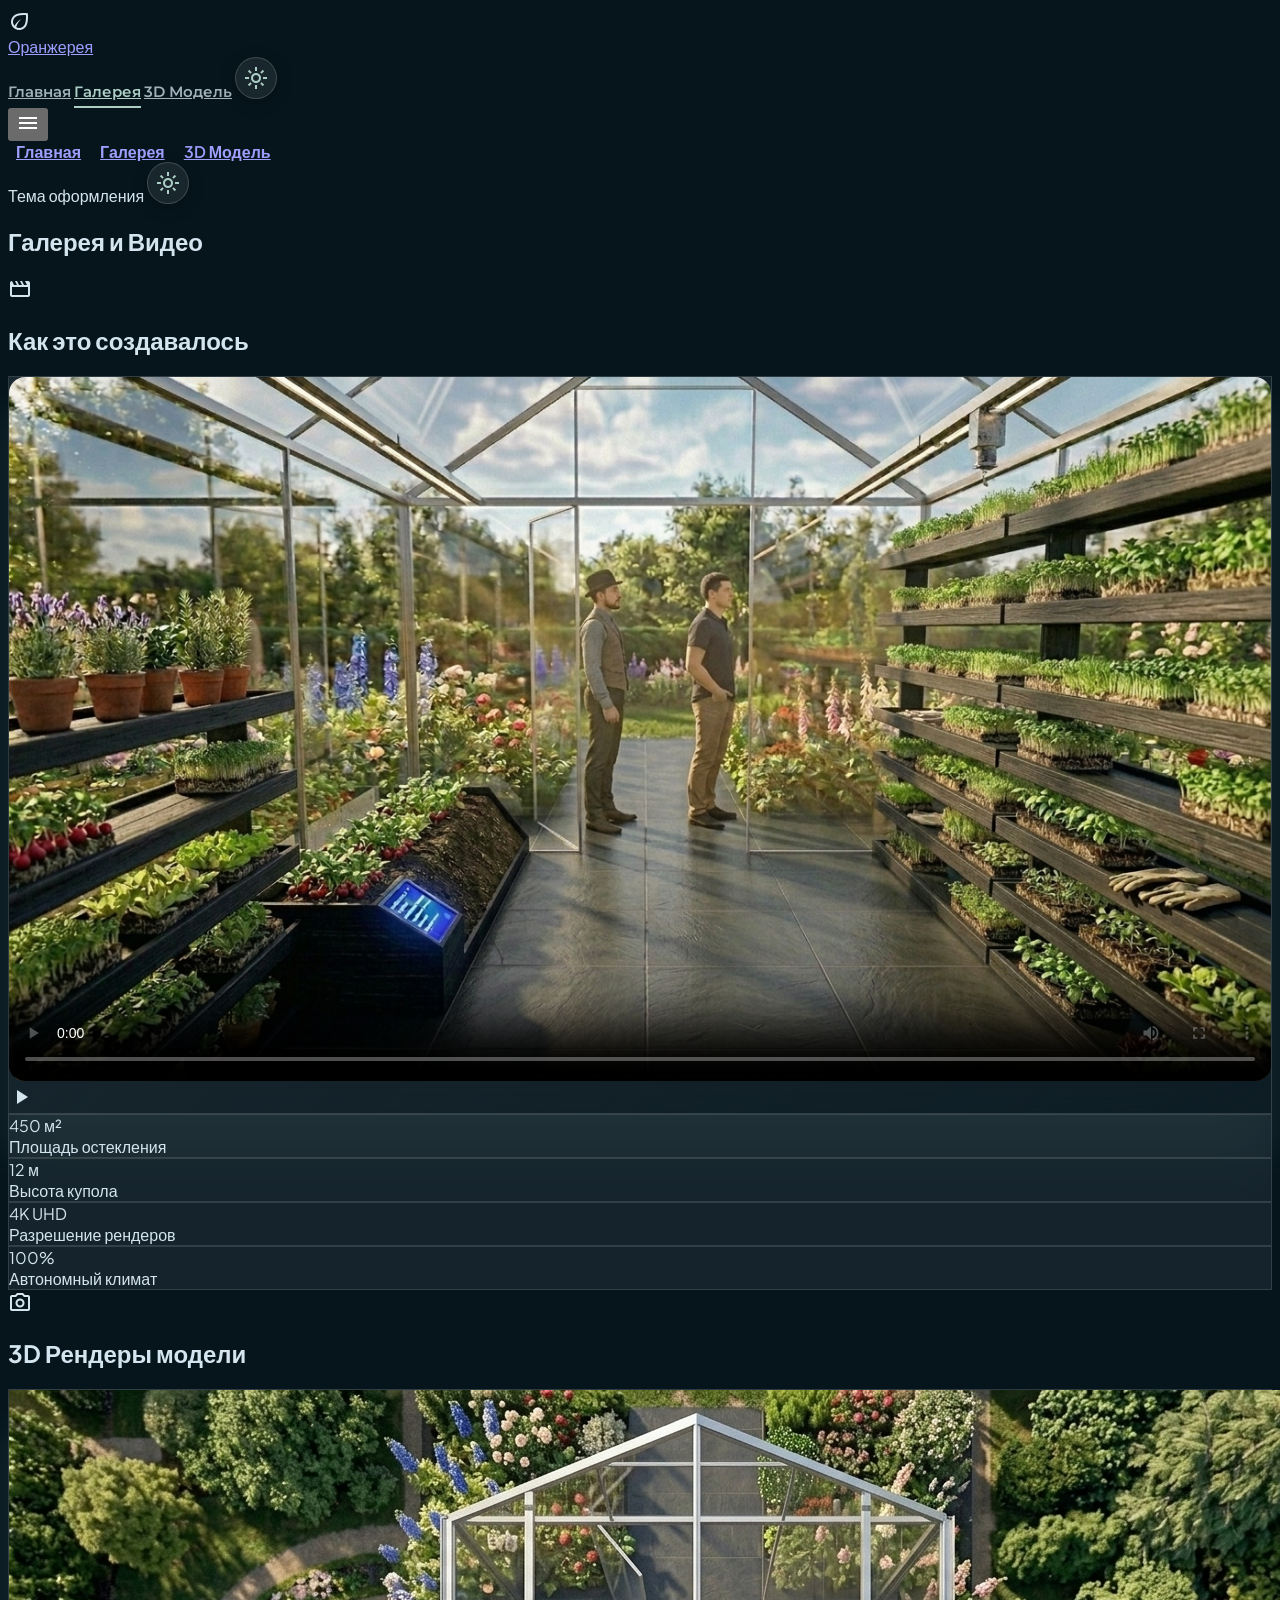
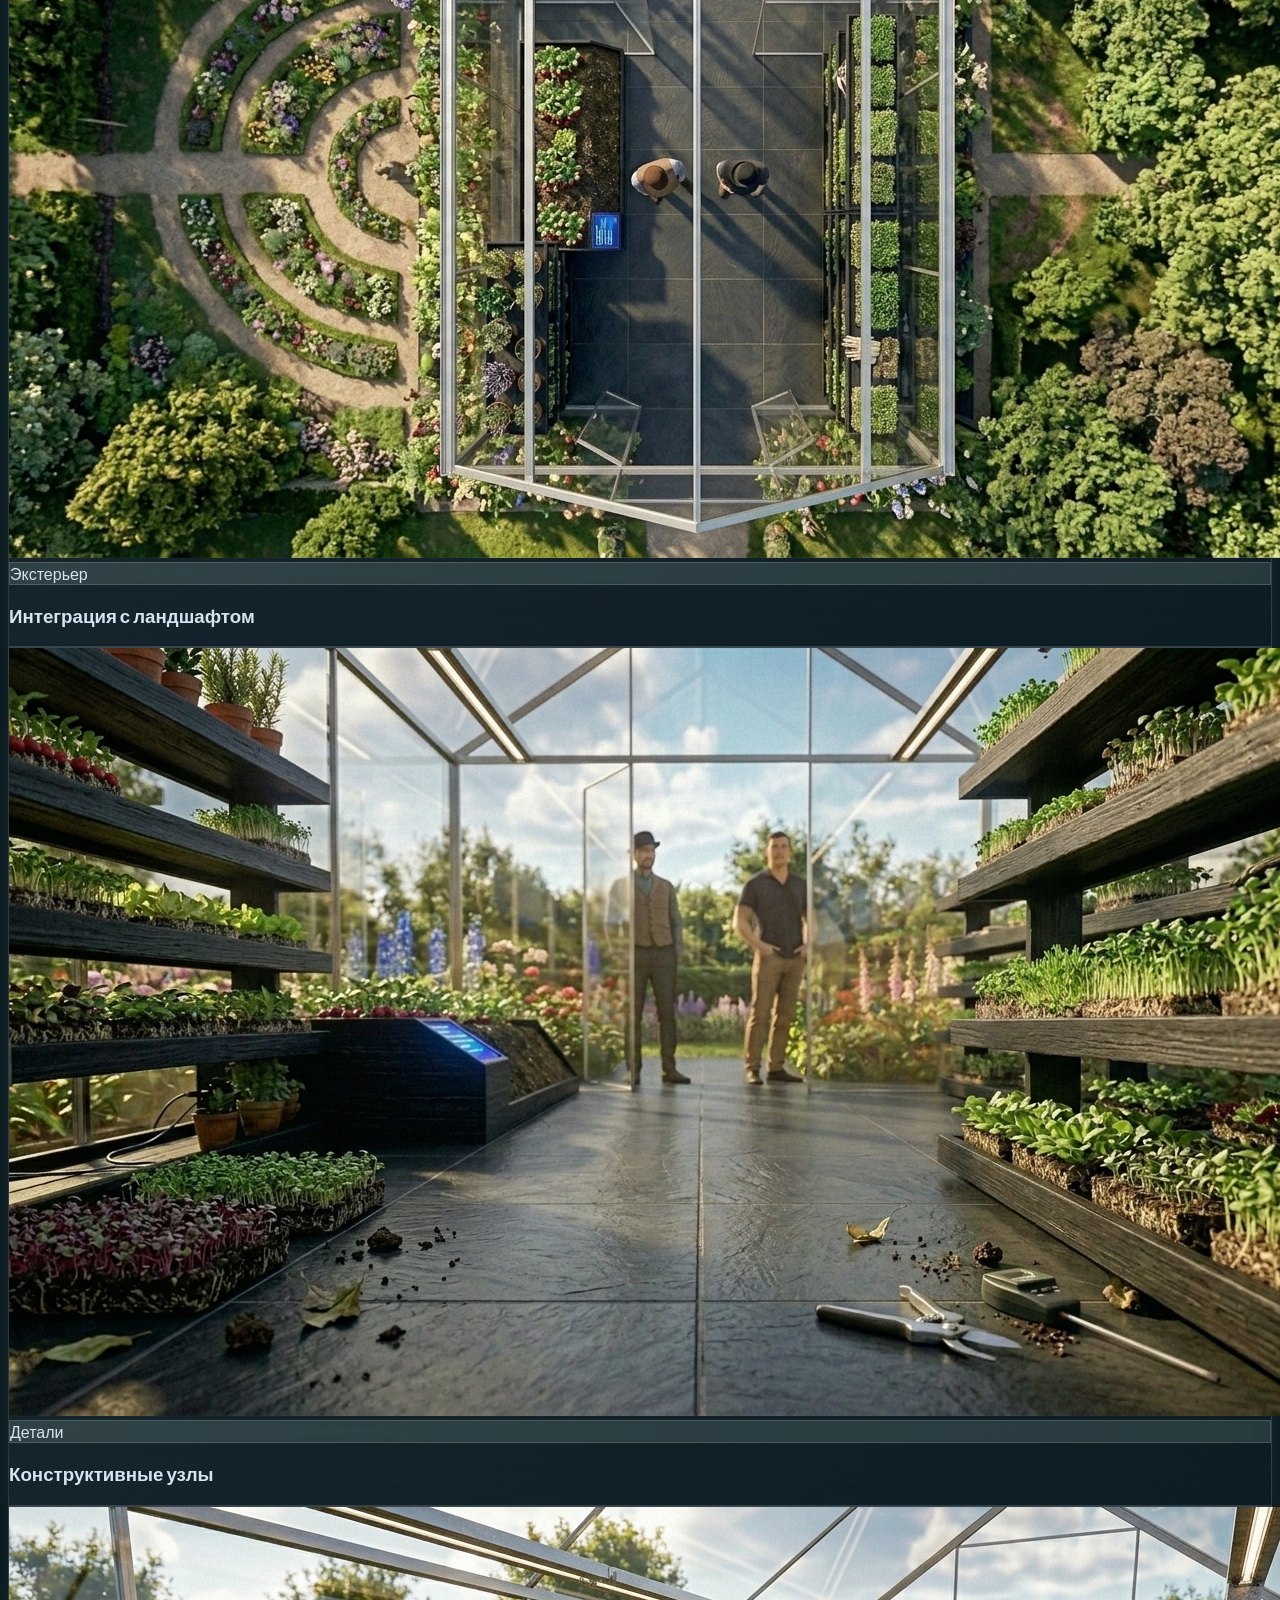
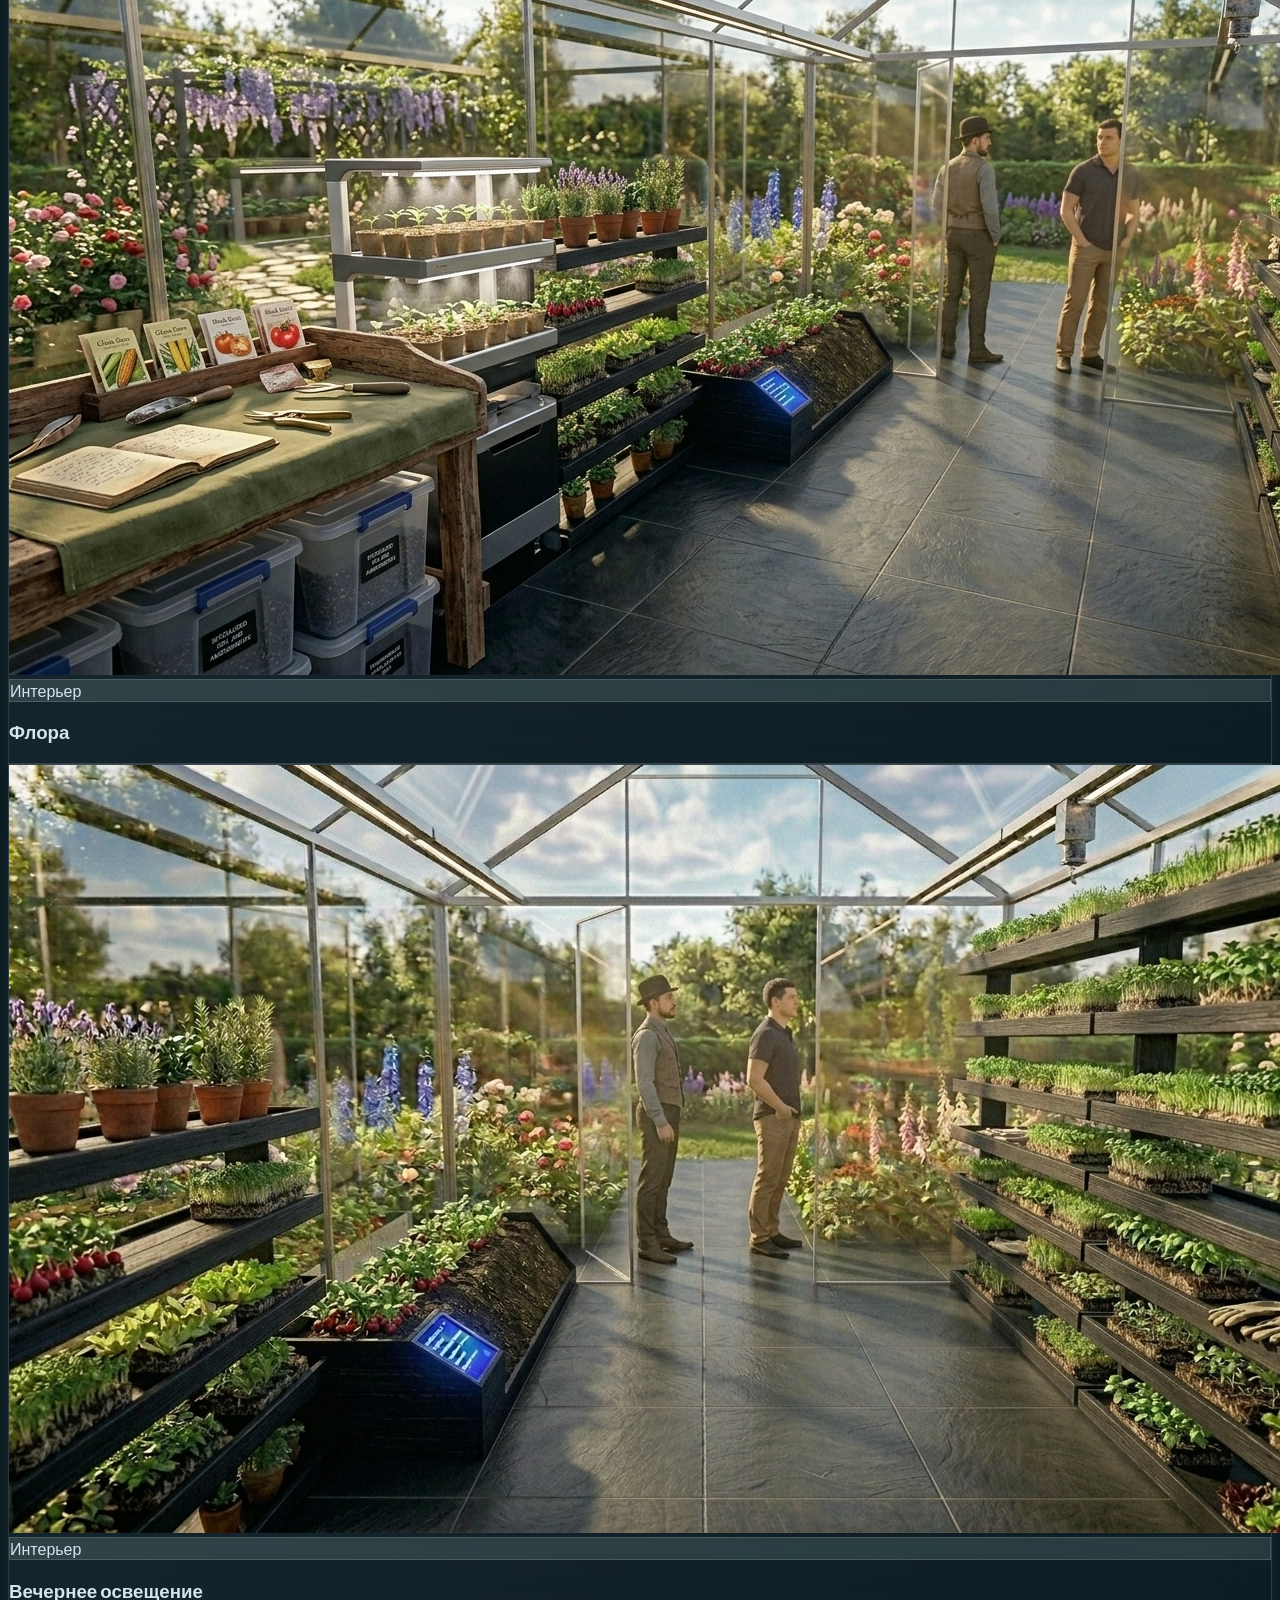
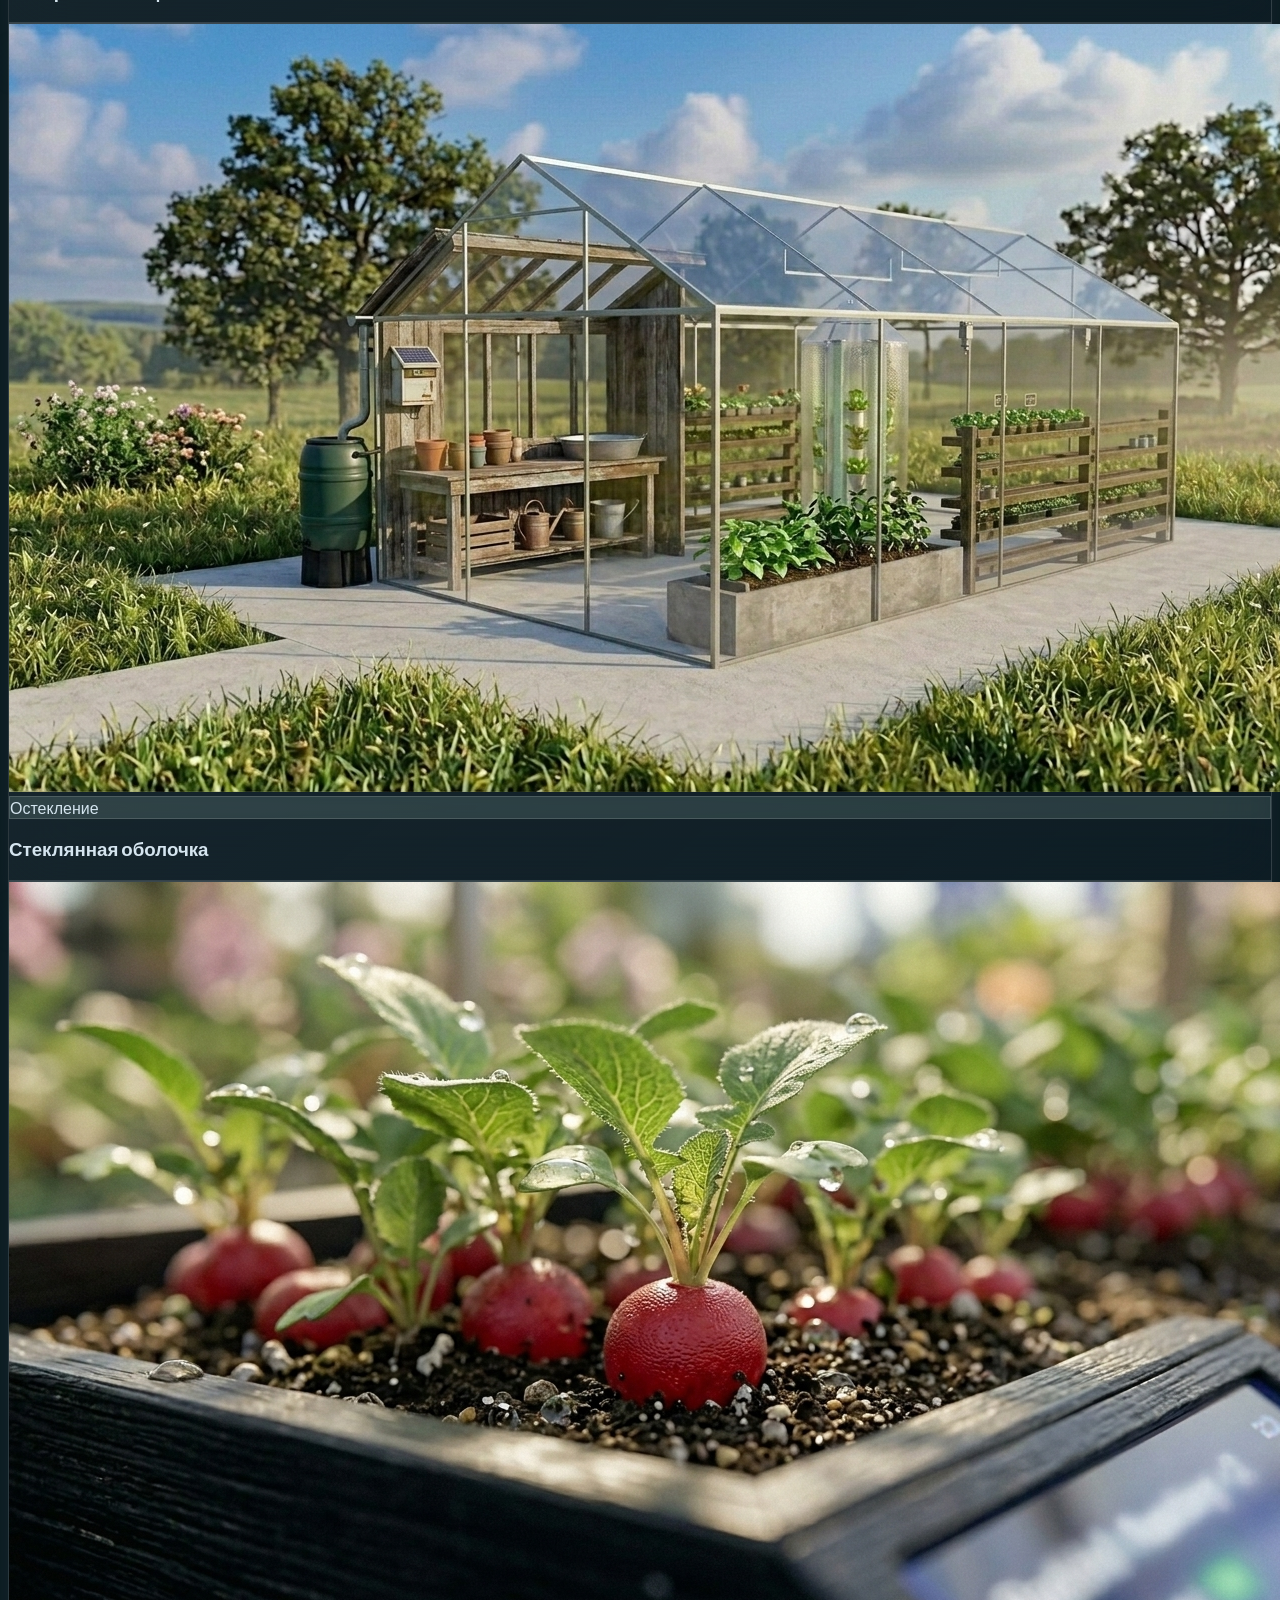
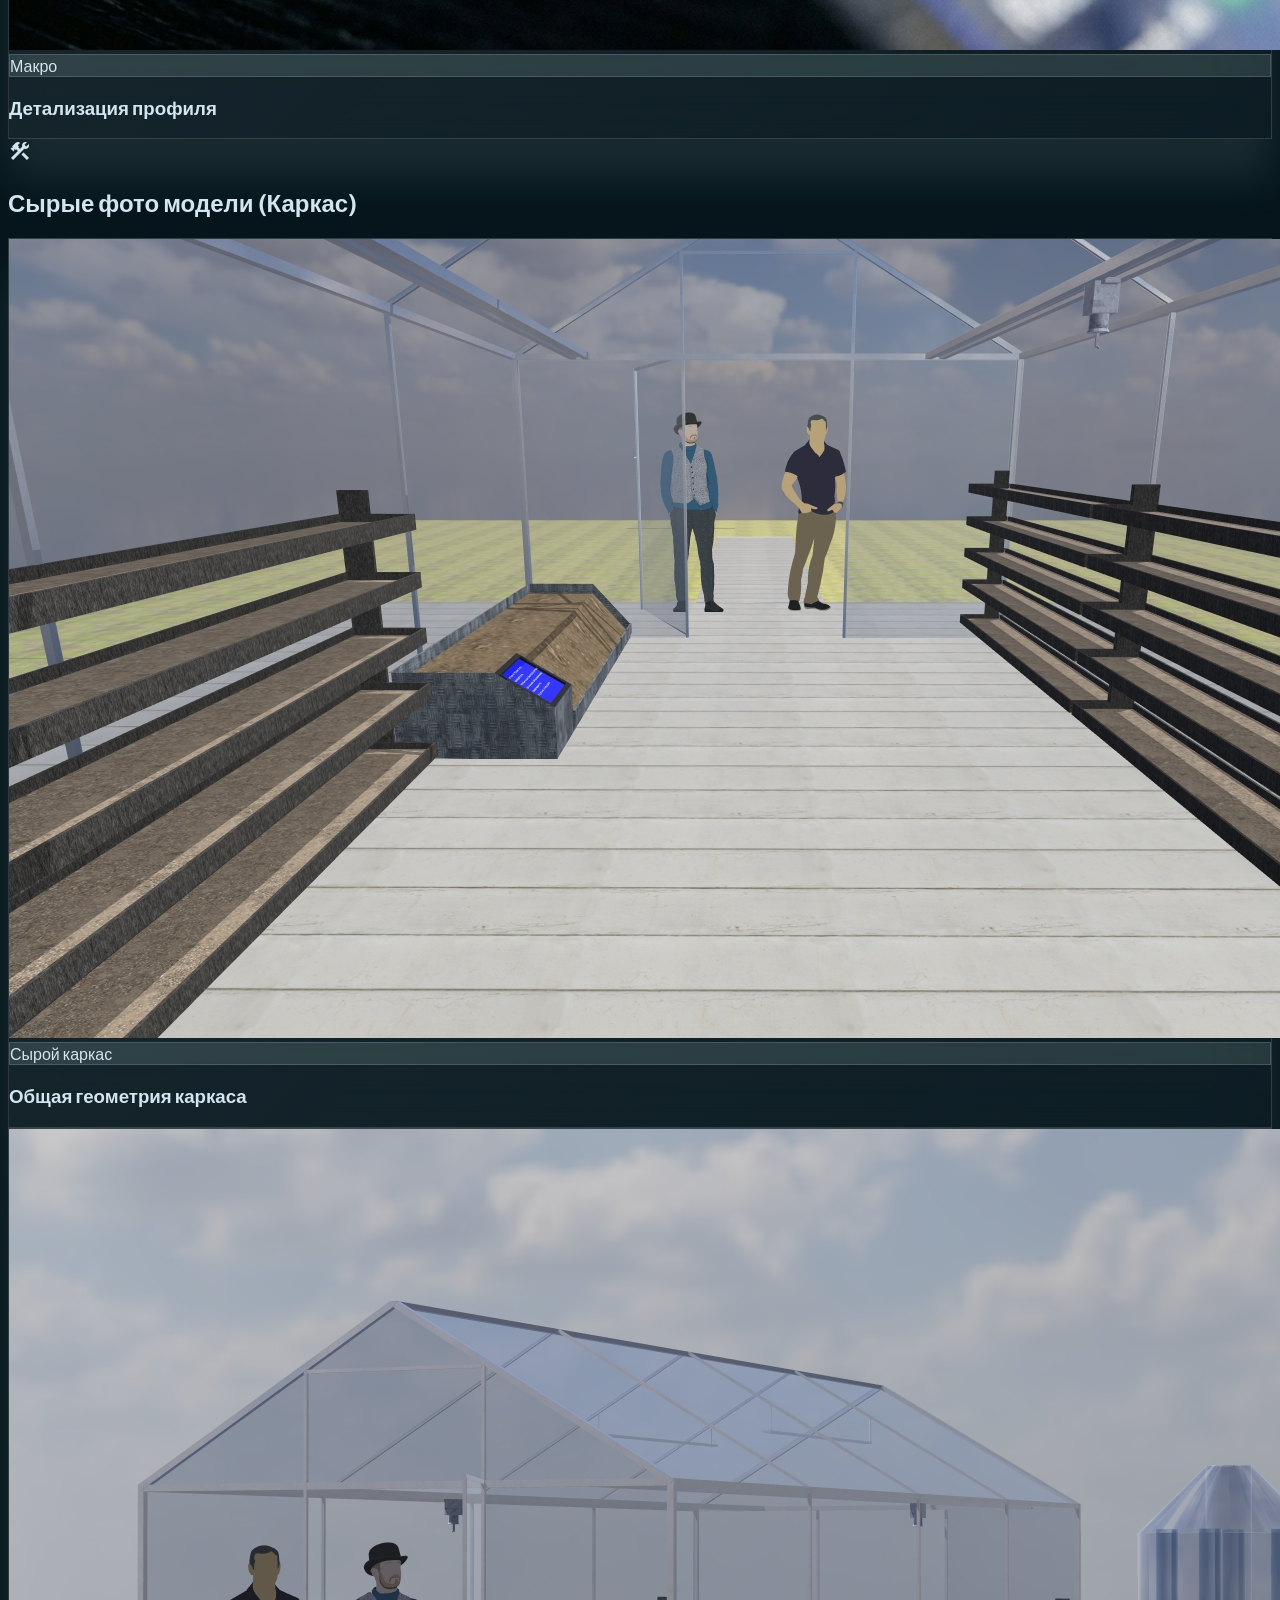
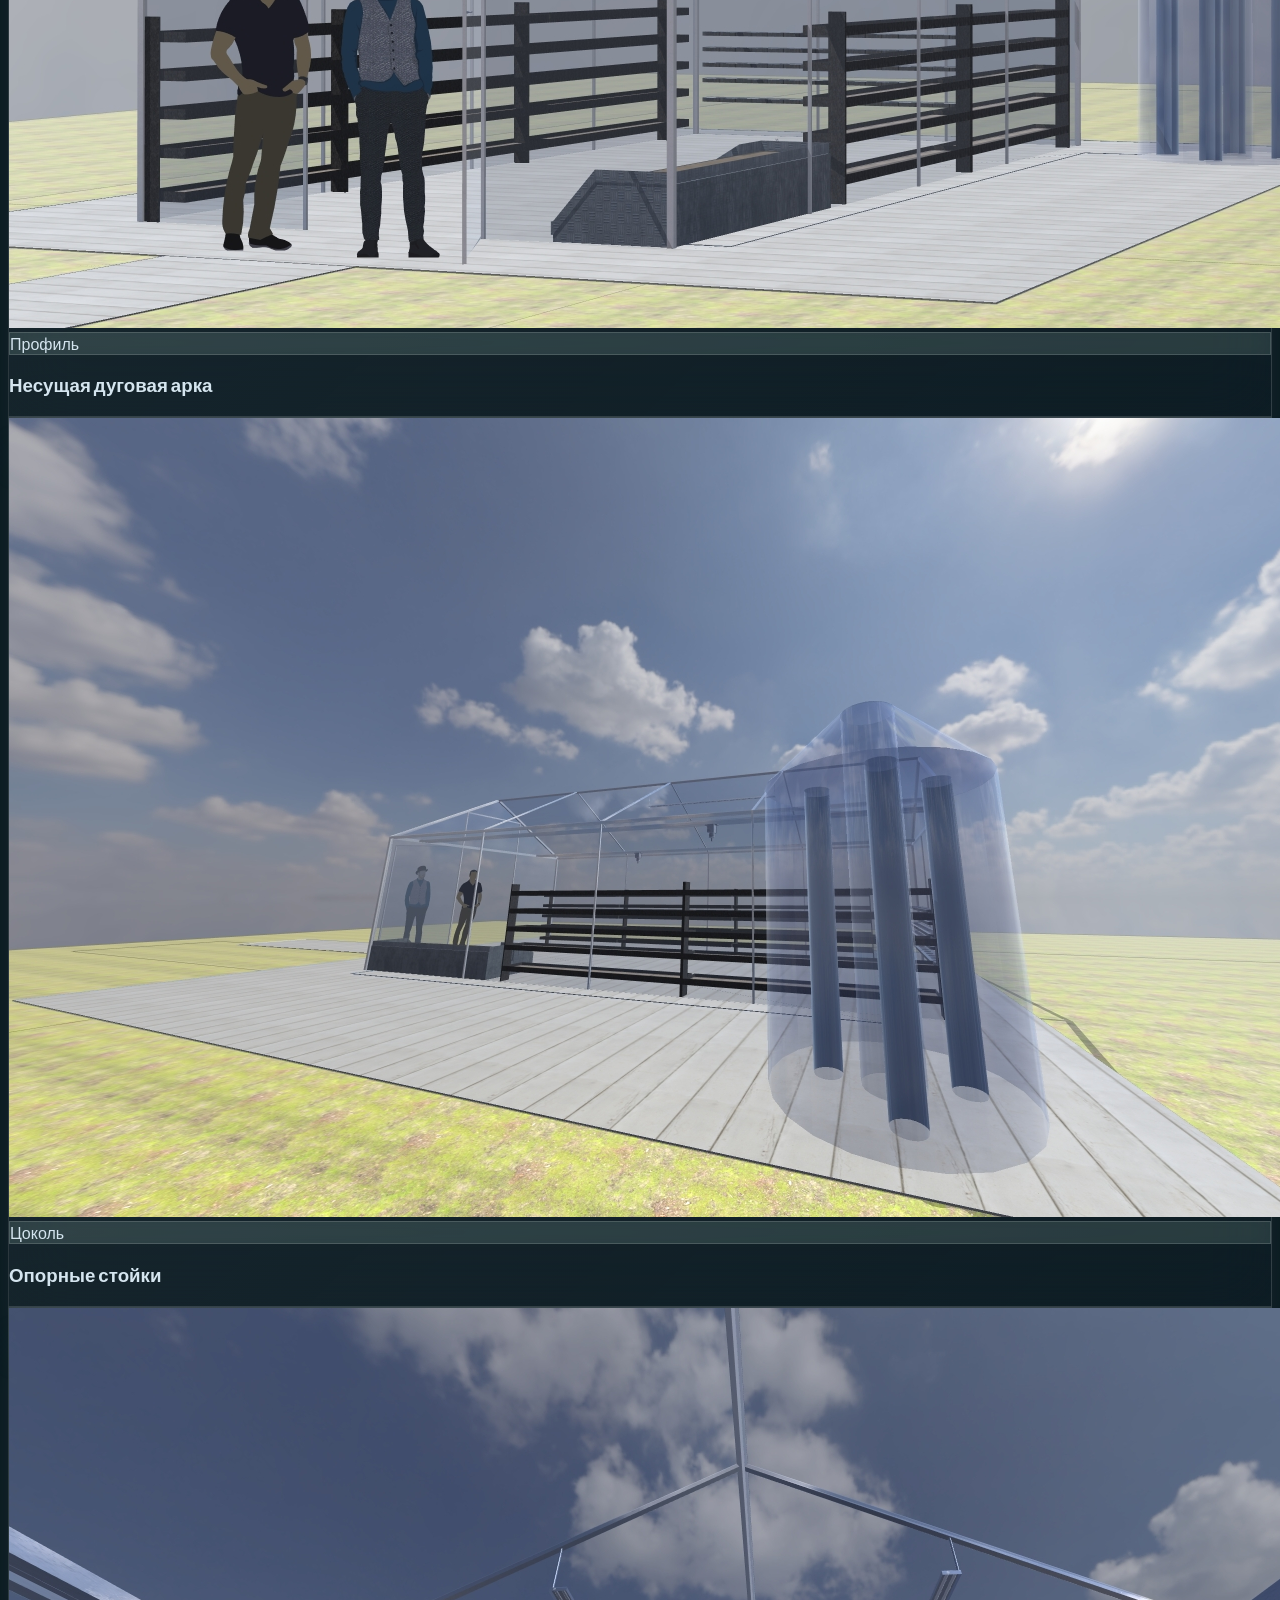
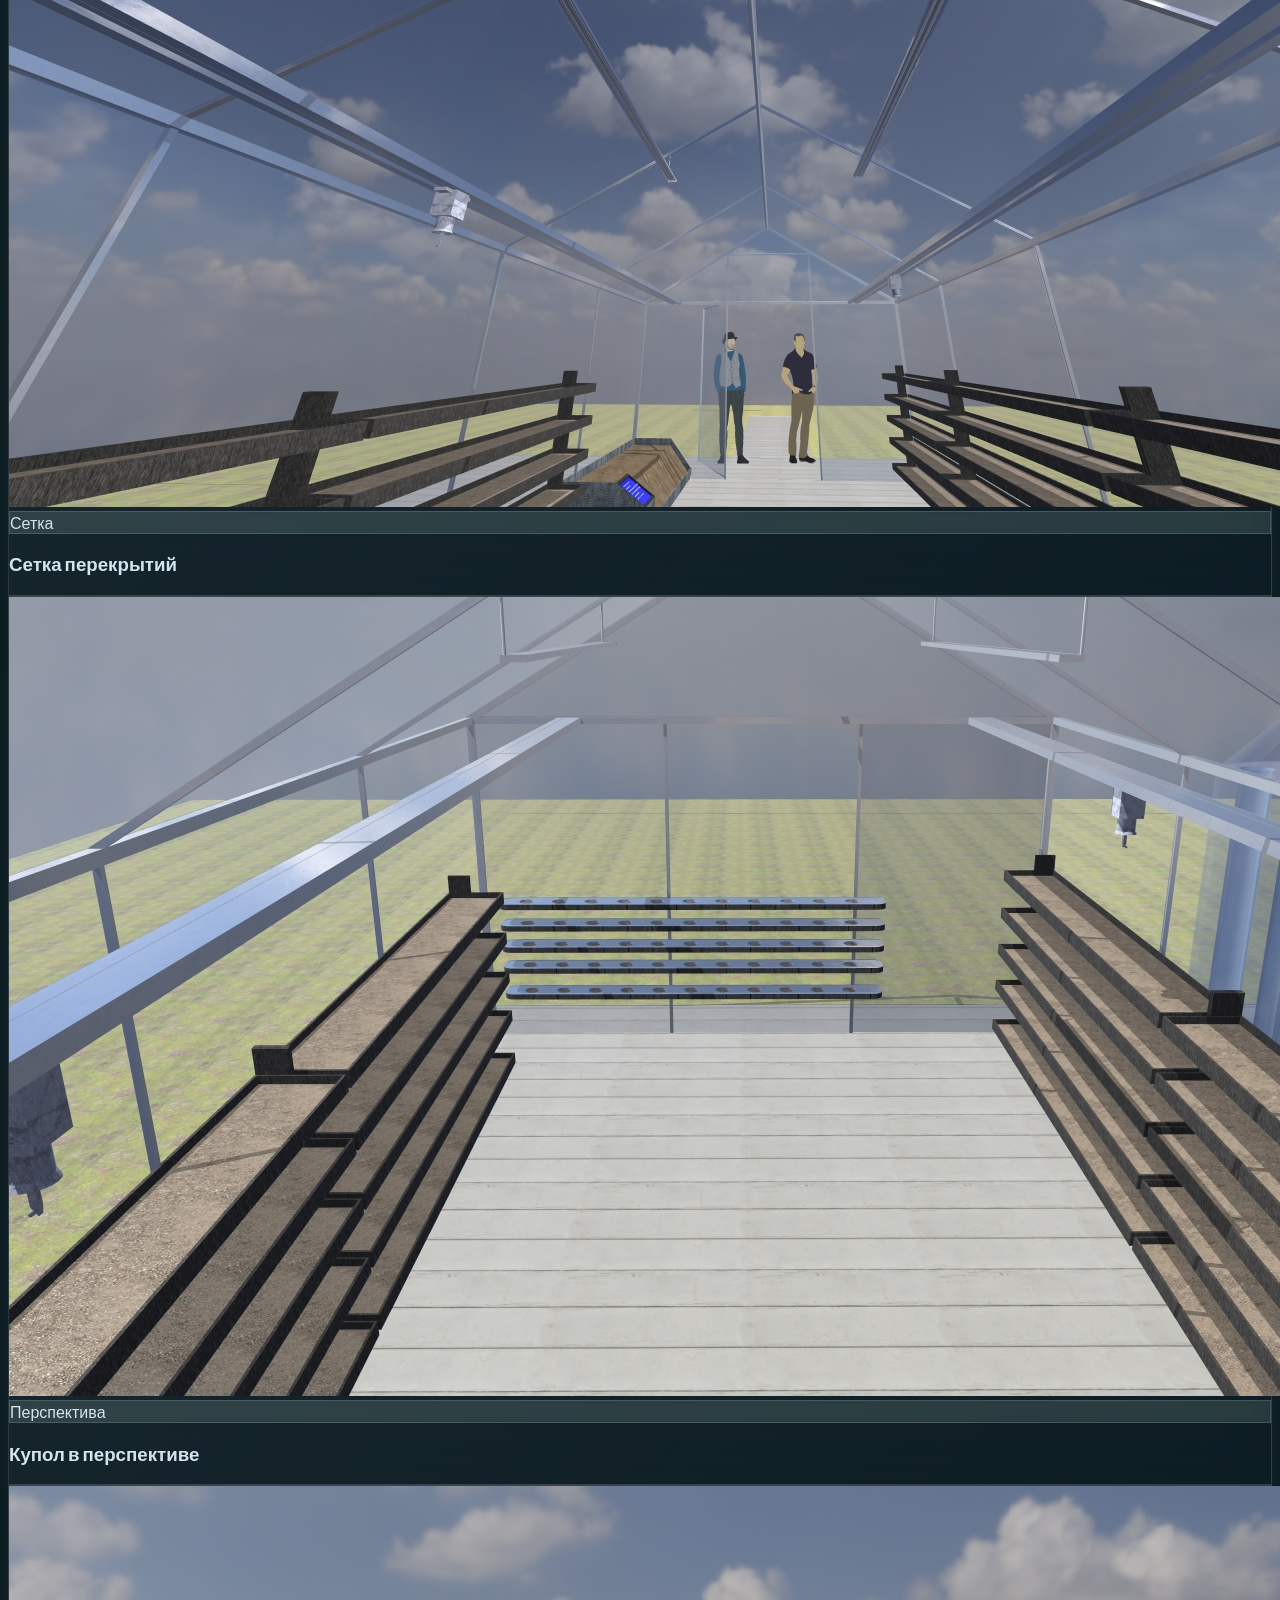
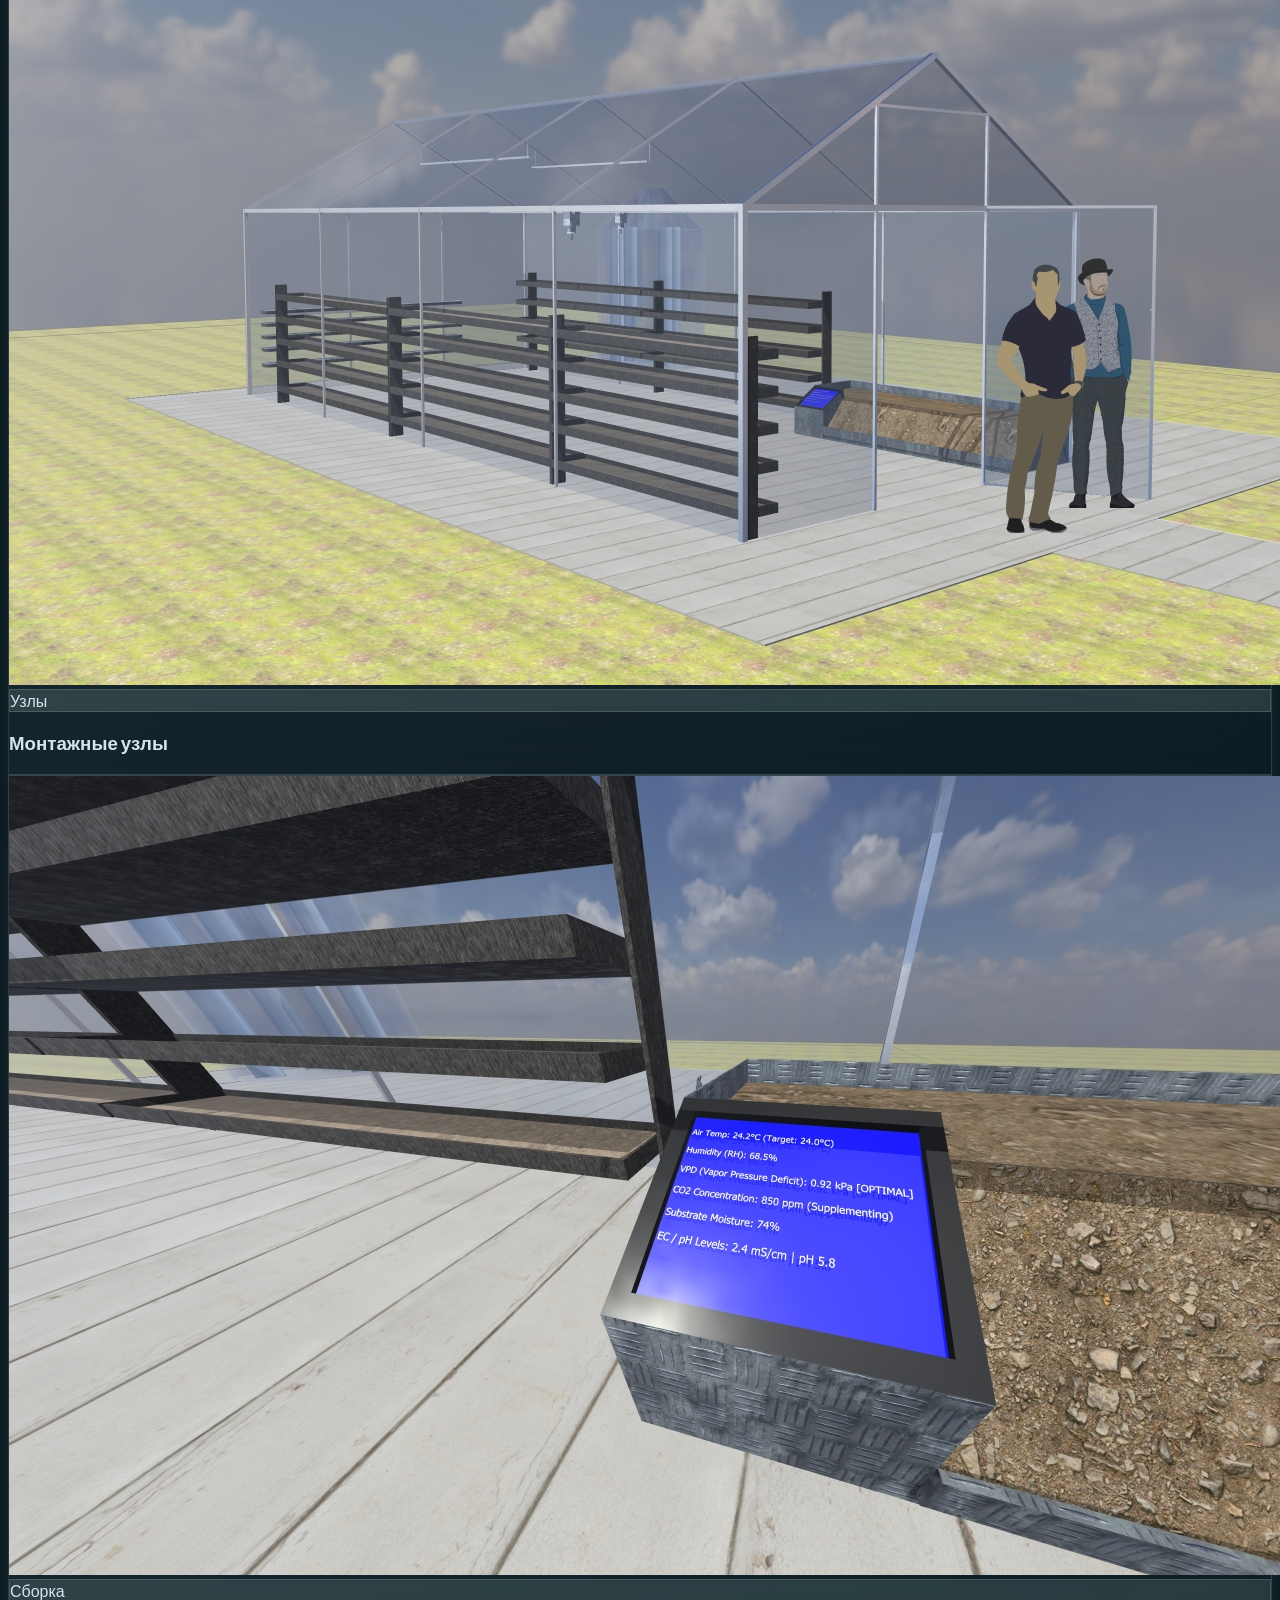
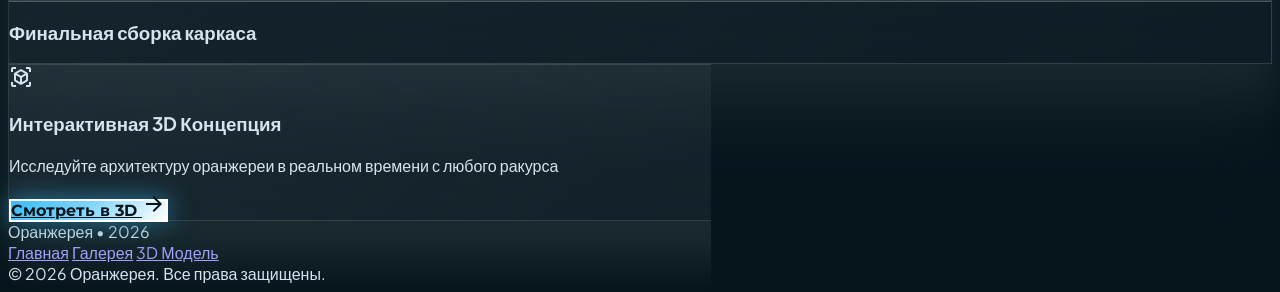
==== commit 6a940579: "fix: resolve Linux case-sensitivity issues for GitHub Pages" ====
--- a/gallery.html
+++ b/gallery.html
@@ -141,17 +141,17 @@
         <video 
           id="project-video"
           class="w-full h-full object-contain rounded-xl sm:rounded-2xl cursor-pointer bg-black/70"
-          src="%D0%BA%D1%80%D1%83%D1%82%D0%BE%D0%B5%20%D0%B2%D0%B8%D0%B4%D0%B5%D0%BE/%D0%A2%D0%95%D0%9F%D0%9B%D0%98%D0%A6%D0%90%20(1).mp4"
-          poster="%D0%BE%D1%82%D1%80%D0%B5%D0%BD%D0%B4%D0%B5%D1%80%D0%B5%D0%BD%D1%8B%D0%B5%20%D1%84%D0%BE%D1%82%D0%BE%20%D0%BC%D0%BE%D0%B4%D0%B5%D0%BB%D0%B8/Side_profile_view_of_subject_202608141647.jpeg"
+          src="крутое видео/теплица (1).mp4"
+          poster="отрендереные фото модели/side_profile_view_of_subject_202608141647.jpeg"
           preload="metadata"
           playsinline
           webkit-playsinline="true"
           x5-playsinline="true"
           controls
         >
-          <source src="%D0%BA%D1%80%D1%83%D1%82%D0%BE%D0%B5%20%D0%B2%D0%B8%D0%B4%D0%B5%D0%BE/%D0%A2%D0%95%D0%9F%D0%9B%D0%98%D0%A6%D0%90%20(1).mp4" type="video/mp4">
-          <source src="%D0%BA%D1%80%D1%83%D1%82%D0%BE%D0%B5%20%D0%B2%D0%B8%D0%B4%D0%B5%D0%BE/%D0%A2%D0%95%D0%9F%D0%9B%D0%98%D0%A6%D0%90%20%281%29.mp4" type="video/mp4">
-          <source src="крутое видео/ТЕПЛИЦА (1).mp4" type="video/mp4">
+          <source src="крутое видео/теплица (1).mp4" type="video/mp4">
+          <source src="крутое видео/теплица (1).mp4" type="video/mp4">
+          <source src="крутое видео/теплица (1).mp4" type="video/mp4">
           Ваш браузер не поддерживает воспроизведение HTML5 видео.
         </video>
 
@@ -201,11 +201,11 @@
         
         <!-- Large Feature Image (Spans 8 cols, 2 rows) -->
         <div class="gallery-item md:col-span-8 md:row-span-2 glass-card rounded-3xl overflow-hidden relative group cursor-pointer"
-             data-img="отрендереные фото модели/Aerial_view_of_scene_202608141646.jpeg"
+             data-img="отрендереные фото модели/aerial_view_of_scene_202608141646.jpeg"
              data-title="Интеграция с ландшафтом"
              data-desc="Панорамный вид оранжереи в природном ландшафте. Светопрозрачные конструкции и бионический купол.">
           <img 
-            src="отрендереные фото модели/Aerial_view_of_scene_202608141646.jpeg" 
+            src="отрендереные фото модели/aerial_view_of_scene_202608141646.jpeg" 
             alt="Интеграция с ландшафтом" 
             class="absolute inset-0 w-full h-full object-cover transition-transform duration-700 group-hover:scale-105"
           />
@@ -222,11 +222,11 @@
 
         <!-- Tall Right Image (Spans 4 cols, 2 rows) -->
         <div class="gallery-item md:col-span-4 md:row-span-2 glass-card rounded-3xl overflow-hidden relative group cursor-pointer"
-             data-img="отрендереные фото модели/Camera_panning_down_revealing_de…_202608141647.jpeg"
+             data-img="отрендереные фото модели/camera_panning_down_revealing_de…_202608141647.jpeg"
              data-title="Конструктивные узлы"
              data-desc="Высокоточные алюминиевые профили и стыки остекления.">
           <img 
-            src="отрендереные фото модели/Camera_panning_down_revealing_de…_202608141647.jpeg" 
+            src="отрендереные фото модели/camera_panning_down_revealing_de…_202608141647.jpeg" 
             alt="Конструктивные узлы" 
             class="absolute inset-0 w-full h-full object-cover transition-transform duration-700 group-hover:scale-105"
           />
@@ -243,11 +243,11 @@
 
         <!-- Small Square / 4 cols -->
         <div class="gallery-item md:col-span-4 glass-card rounded-3xl overflow-hidden relative group cursor-pointer"
-             data-img="отрендереные фото модели/Camera_panning_left_202608141647.jpeg"
+             data-img="отрендереные фото модели/camera_panning_left_202608141647.jpeg"
              data-title="Флора"
              data-desc="Внутренняя флора оранжереи, естественное освещение и микроклимат.">
           <img 
-            src="отрендереные фото модели/Camera_panning_left_202608141647.jpeg" 
+            src="отрендереные фото модели/camera_panning_left_202608141647.jpeg" 
             alt="Флора" 
             class="absolute inset-0 w-full h-full object-cover transition-transform duration-700 group-hover:scale-105"
           />
@@ -264,11 +264,11 @@
 
         <!-- Medium Wide / 8 cols -->
         <div class="gallery-item md:col-span-8 glass-card rounded-3xl overflow-hidden relative group cursor-pointer"
-             data-img="отрендереные фото модели/Side_profile_view_of_subject_202608141647.jpeg"
+             data-img="отрендереные фото модели/side_profile_view_of_subject_202608141647.jpeg"
              data-title="Вечернее освещение"
              data-desc="Оранжерея в вечерних лучах заката. Энергоэффективное остекление и подсветка.">
           <img 
-            src="отрендереные фото модели/Side_profile_view_of_subject_202608141647.jpeg" 
+            src="отрендереные фото модели/side_profile_view_of_subject_202608141647.jpeg" 
             alt="Вечернее освещение" 
             class="absolute inset-0 w-full h-full object-cover transition-transform duration-700 group-hover:scale-105"
           />
@@ -285,11 +285,11 @@
 
         <!-- Extra Detail Cards from Project Assets -->
         <div class="gallery-item md:col-span-6 glass-card rounded-3xl overflow-hidden relative group cursor-pointer"
-             data-img="отрендереные фото модели/Camera_pans_left_revealing_details_202608141649.jpeg"
+             data-img="отрендереные фото модели/camera_pans_left_revealing_details_202608141649.jpeg"
              data-title="Стеклянная оболочка"
              data-desc="Двухкамерные термоизолированные энергосберегающие панели купола.">
           <img 
-            src="отрендереные фото модели/Camera_pans_left_revealing_details_202608141649.jpeg" 
+            src="отрендереные фото модели/camera_pans_left_revealing_details_202608141649.jpeg" 
             alt="Стеклянная оболочка" 
             class="absolute inset-0 w-full h-full object-cover transition-transform duration-700 group-hover:scale-105"
           />
@@ -305,11 +305,11 @@
         </div>
 
         <div class="gallery-item md:col-span-6 glass-card rounded-3xl overflow-hidden relative group cursor-pointer"
-             data-img="отрендереные фото модели/Macro_camera_angle_of_scene_202608141647.jpeg"
+             data-img="отрендереные фото модели/macro_camera_angle_of_scene_202608141647.jpeg"
              data-title="Детализация профиля"
              data-desc="Прецизионные стыки анодированного алюминиевого каркаса.">
           <img 
-            src="отрендереные фото модели/Macro_camera_angle_of_scene_202608141647.jpeg" 
+            src="отрендереные фото модели/macro_camera_angle_of_scene_202608141647.jpeg" 
             alt="Детализация профиля" 
             class="absolute inset-0 w-full h-full object-cover transition-transform duration-700 group-hover:scale-105"
           />
